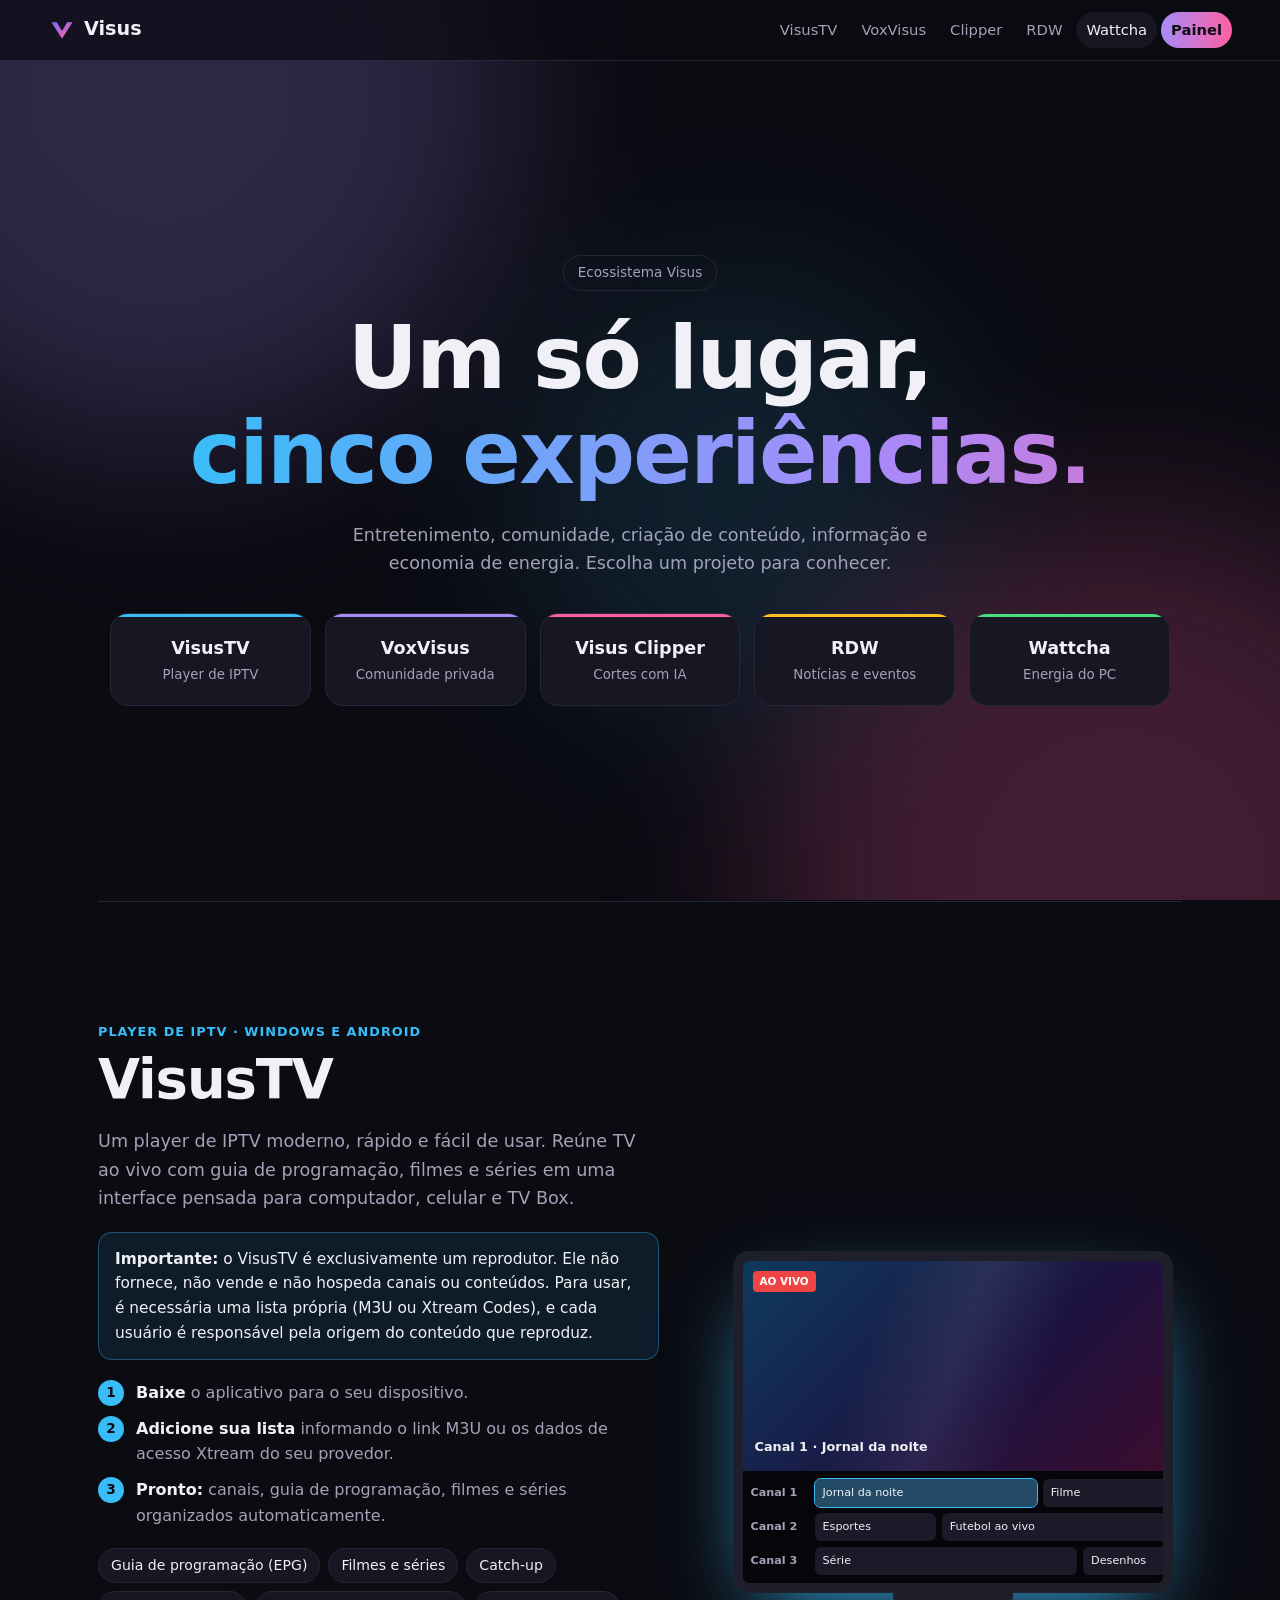
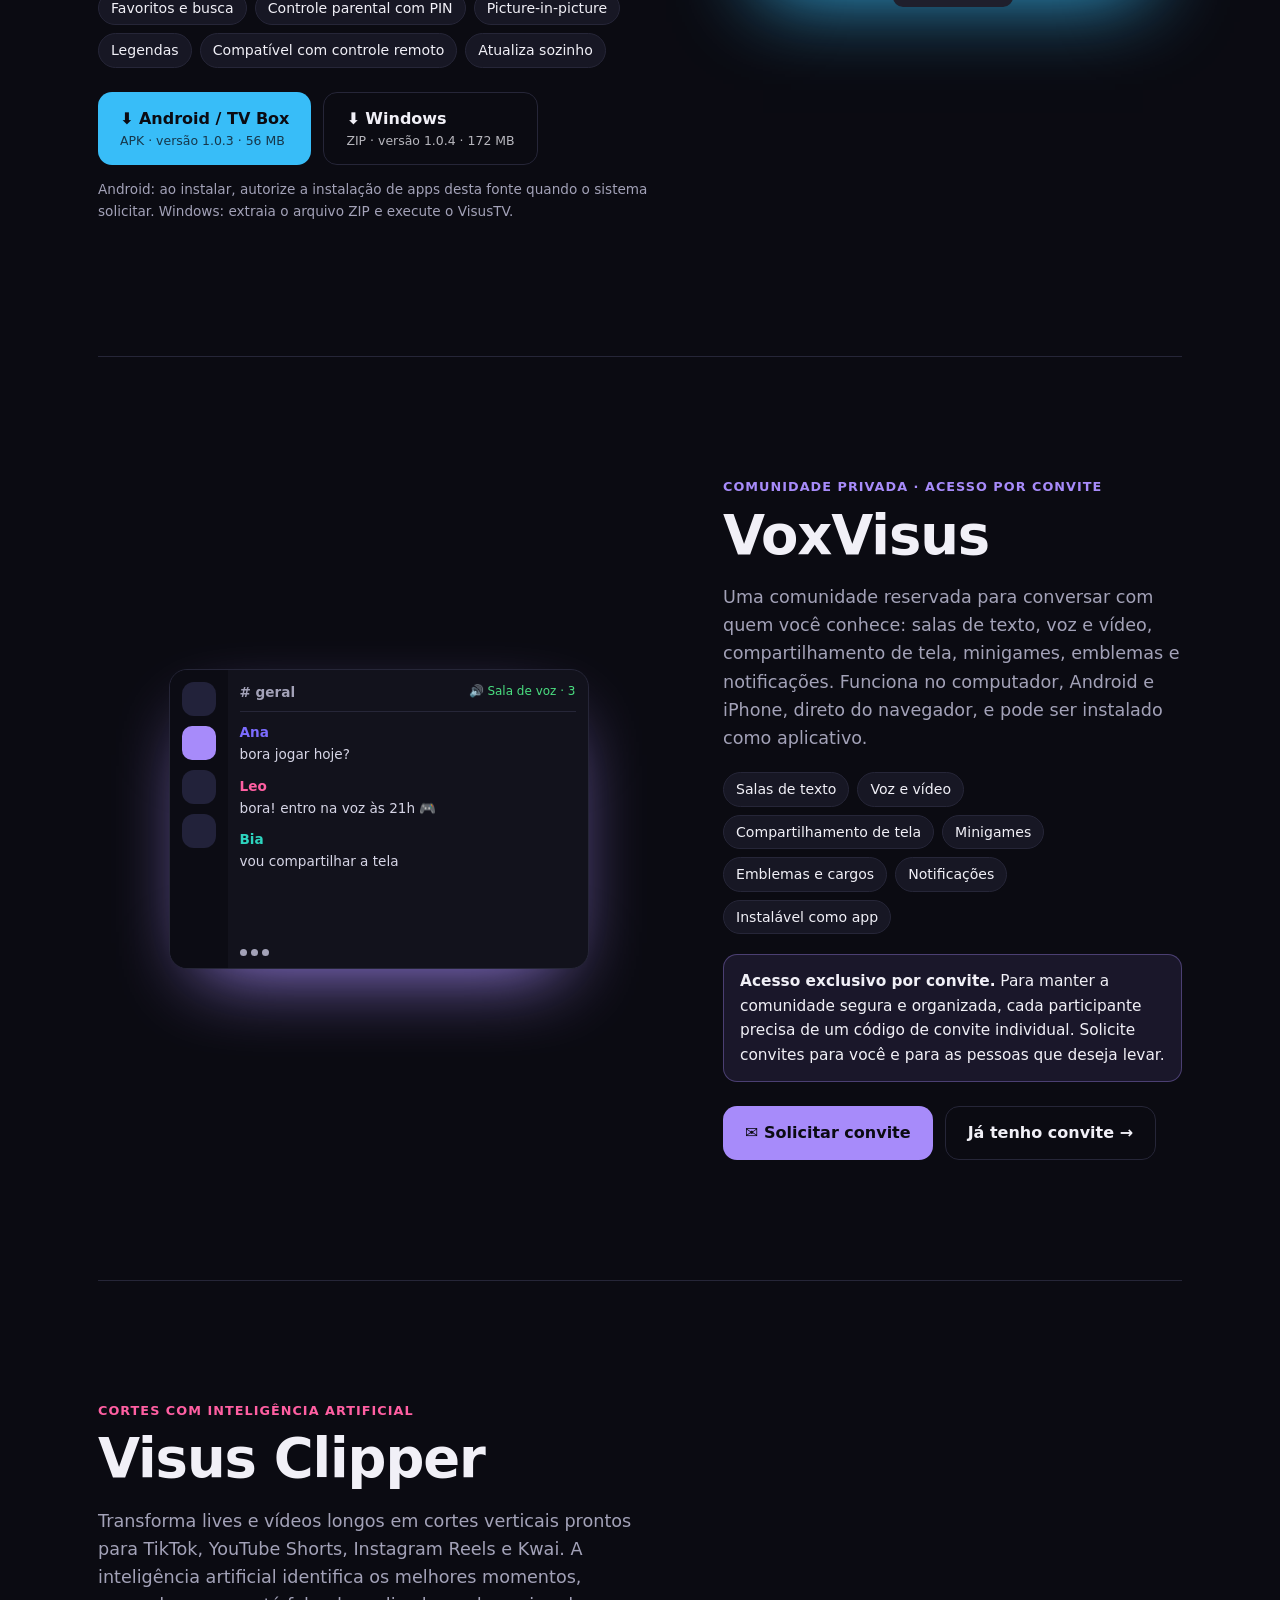
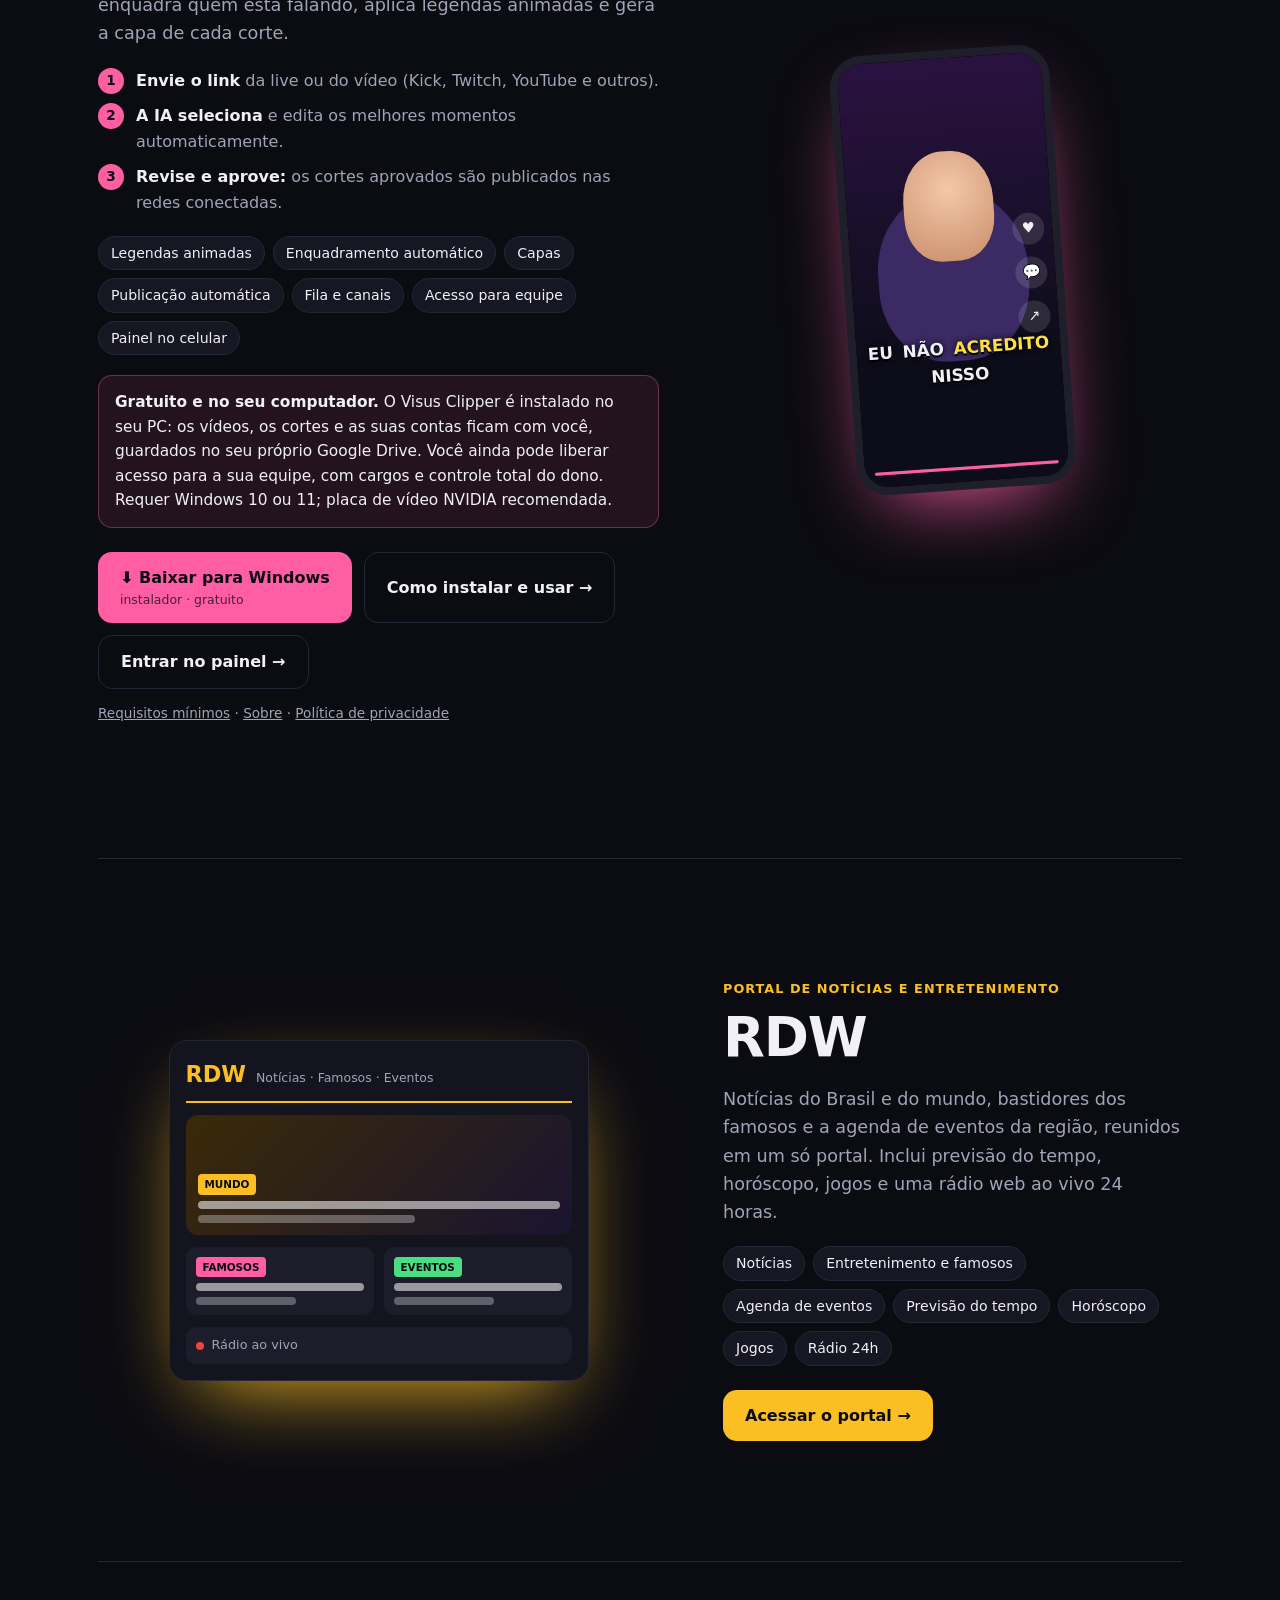
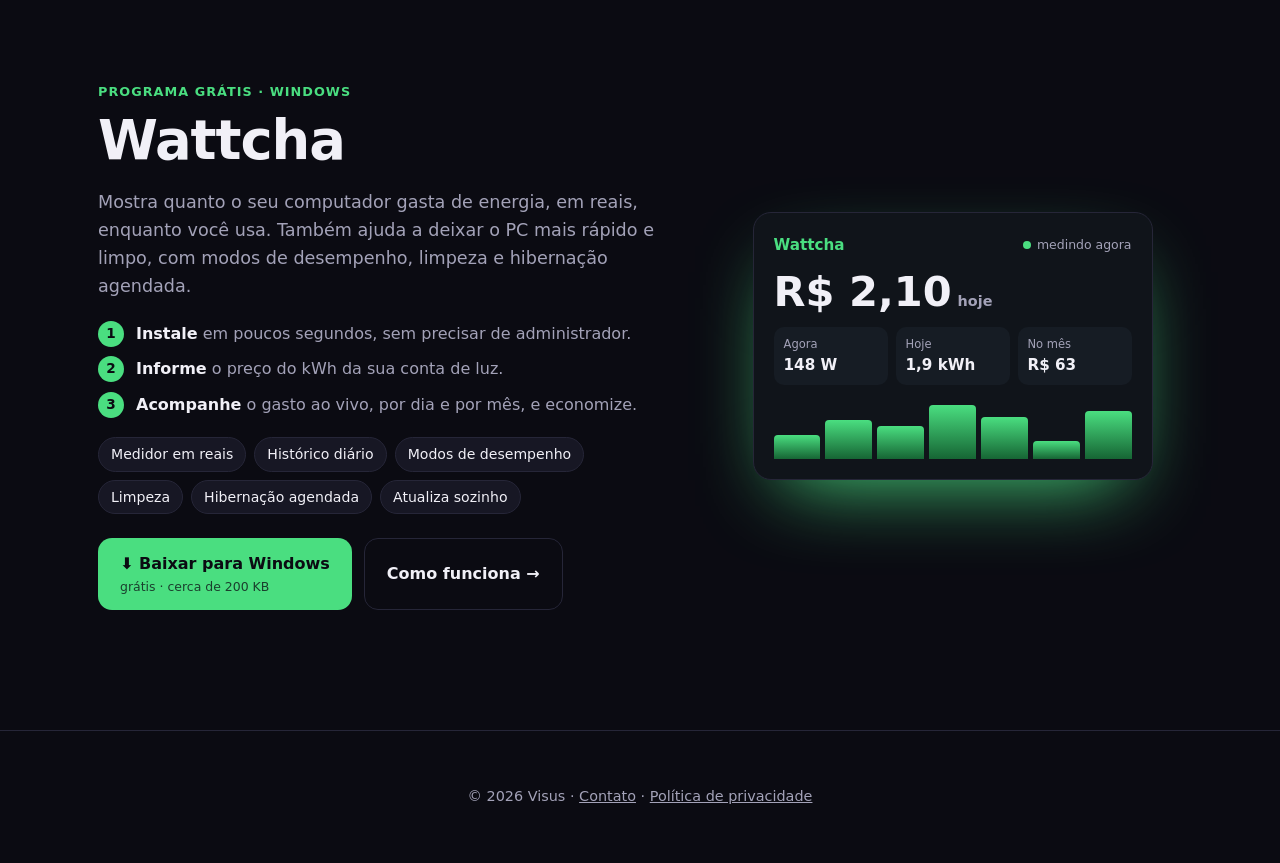
==== index.html @ 473918ca "Botao Painel no topo do site (tambem no celular) Co-Authored-By: Claude Opus 5.5 <noreply@anthropic." ====
<!doctype html>
<html lang="pt-BR">
<head>
<meta charset="utf-8">
<meta name="viewport" content="width=device-width, initial-scale=1">
<title>Visus · Projetos</title>
<meta name="description" content="Conheça os projetos Visus: VisusTV, VoxVisus, Visus Clipper, RDW e Wattcha.">
<meta property="og:title" content="Visus · Projetos">
<meta property="og:description" content="Player de IPTV, comunidade privada, cortes com inteligência artificial, portal de notícias e medidor de energia do PC.">
<meta name="theme-color" content="#0b0b12">
<link rel="icon" href="favicon.svg" type="image/svg+xml">
<link rel="stylesheet" href="inicio.css">
</head>
<body>
<div class="fundo" aria-hidden="true"><span></span><span></span><span></span></div>

<header class="topo">
  <a class="marca" href="#"><svg viewBox="0 0 32 32" width="28" height="28" aria-hidden="true"><defs><linearGradient id="g" x1="0" y1="0" x2="1" y2="1"><stop offset="0" stop-color="#7c6cff"/><stop offset="1" stop-color="#ff5fa2"/></linearGradient></defs><path d="M4 7l12 19L28 7h-6l-6 10-6-10z" fill="url(#g)"/></svg>Visus</a>
  <nav>
    <a href="#visustv">VisusTV</a><a href="#voxvisus">VoxVisus</a><a href="#clipper">Clipper</a><a href="#rdw">RDW</a><a href="#wattcha">Wattcha</a><a class="nav-painel" href="https://painel.visusclipper.online/">Painel</a>
  </nav>
</header>

<main>
<section class="hero">
  <p class="selo">Ecossistema Visus</p>
  <h1>Um só lugar,<br><em>cinco experiências.</em></h1>
  <p class="lead">Entretenimento, comunidade, criação de conteúdo, informação e economia de energia. Escolha um projeto para conhecer.</p>
  <div class="escolha">
    <a class="chip c-tv" href="#visustv"><b>VisusTV</b><small>Player de IPTV</small></a>
    <a class="chip c-vox" href="#voxvisus"><b>VoxVisus</b><small>Comunidade privada</small></a>
    <a class="chip c-clip" href="#clipper"><b>Visus Clipper</b><small>Cortes com IA</small></a>
    <a class="chip c-rdw" href="#rdw"><b>RDW</b><small>Notícias e eventos</small></a>
    <a class="chip c-watt" href="#wattcha"><b>Wattcha</b><small>Energia do PC</small></a>
  </div>
</section>

<!-- VisusTV -->
<section id="visustv" class="projeto p-tv">
  <div class="texto revela">
    <p class="tag">Player de IPTV · Windows e Android</p>
    <h2>VisusTV</h2>
    <p class="lead">Um player de IPTV moderno, rápido e fácil de usar. Reúne TV ao vivo com guia de programação,
      filmes e séries em uma interface pensada para computador, celular e TV Box.</p>
    <div class="aviso"><strong>Importante:</strong> o VisusTV é exclusivamente um reprodutor. Ele não fornece,
      não vende e não hospeda canais ou conteúdos. Para usar, é necessária uma lista própria (M3U ou Xtream Codes),
      e cada usuário é responsável pela origem do conteúdo que reproduz.</div>
    <ol class="passos">
      <li><b>Baixe</b> o aplicativo para o seu dispositivo.</li>
      <li><b>Adicione sua lista</b> informando o link M3U ou os dados de acesso Xtream do seu provedor.</li>
      <li><b>Pronto:</b> canais, guia de programação, filmes e séries organizados automaticamente.</li>
    </ol>
    <ul class="recursos">
      <li>Guia de programação (EPG)</li><li>Filmes e séries</li><li>Catch-up</li><li>Favoritos e busca</li>
      <li>Controle parental com PIN</li><li>Picture-in-picture</li><li>Legendas</li><li>Compatível com controle remoto</li><li>Atualiza sozinho</li>
    </ul>
    <div class="acoes">
      <a class="btn" href="download/VisusTV.apk" download>⬇ Android / TV Box <small>APK · versão 1.0.3 · 56 MB</small></a>
      <a class="btn sec" href="https://github.com/gahbruxxo-beep/seraph-clipper-site/releases/download/visustv-pc-1.0.4/VisusTV-PC-1.0.4.zip">⬇ Windows <small>ZIP · versão 1.0.4 · 172 MB</small></a>
    </div>
    <p class="nota">Android: ao instalar, autorize a instalação de apps desta fonte quando o sistema solicitar.
      Windows: extraia o arquivo ZIP e execute o VisusTV.</p>
  </div>
  <div class="previa revela" aria-hidden="true">
    <div class="tv">
      <div class="tv-tela">
        <div class="tv-video"><span class="ao-vivo">AO VIVO</span><span class="tv-titulo">Canal 1 · Jornal da noite</span><i class="barra"></i></div>
        <div class="epg">
          <div><b>Canal 1</b><span class="prog agora" style="--w:55%">Jornal da noite</span><span class="prog" style="--w:45%">Filme</span></div>
          <div><b>Canal 2</b><span class="prog" style="--w:30%">Esportes</span><span class="prog" style="--w:70%">Futebol ao vivo</span></div>
          <div><b>Canal 3</b><span class="prog" style="--w:65%">Série</span><span class="prog" style="--w:35%">Desenhos</span></div>
        </div>
      </div>
      <div class="tv-pe"></div>
    </div>
  </div>
</section>

<!-- VoxVisus -->
<section id="voxvisus" class="projeto p-vox inverte">
  <div class="texto revela">
    <p class="tag">Comunidade privada · acesso por convite</p>
    <h2>VoxVisus</h2>
    <p class="lead">Uma comunidade reservada para conversar com quem você conhece: salas de texto, voz e vídeo,
      compartilhamento de tela, minigames, emblemas e notificações. Funciona no computador, Android e iPhone,
      direto do navegador, e pode ser instalado como aplicativo.</p>
    <ul class="recursos">
      <li>Salas de texto</li><li>Voz e vídeo</li><li>Compartilhamento de tela</li><li>Minigames</li>
      <li>Emblemas e cargos</li><li>Notificações</li><li>Instalável como app</li>
    </ul>
    <div class="aviso"><strong>Acesso exclusivo por convite.</strong> Para manter a comunidade segura e
      organizada, cada participante precisa de um código de convite individual. Solicite convites para você
      e para as pessoas que deseja levar.</div>
    <div class="acoes">
      <a class="btn" href="mailto:gahbruxxo@visusclipper.online?subject=Solicita%C3%A7%C3%A3o%20de%20convite%20-%20VoxVisus&body=Ol%C3%A1!%20Gostaria%20de%20solicitar%20acesso%20ao%20VoxVisus.%0A%0ANome%3A%20%0AComo%20conheceu%20o%20projeto%3A%20%0AQuantidade%20de%20convites%20(incluindo%20voc%C3%AA)%3A%20">✉ Solicitar convite</a>
      <a class="btn sec" href="https://voxvisus.duckdns.org:8443/" target="_blank" rel="noopener">Já tenho convite →</a>
    </div>
  </div>
  <div class="previa revela" aria-hidden="true">
    <div class="chat">
      <div class="chat-lado"><i></i><i class="on"></i><i></i><i></i></div>
      <div class="chat-corpo">
        <div class="chat-topo"># geral <span>🔊 Sala de voz · 3</span></div>
        <div class="msg"><b style="--c:#7c6cff">Ana</b><p>bora jogar hoje?</p></div>
        <div class="msg"><b style="--c:#ff5fa2">Leo</b><p>bora! entro na voz às 21h 🎮</p></div>
        <div class="msg"><b style="--c:#2dd4bf">Bia</b><p>vou compartilhar a tela</p></div>
        <div class="digitando"><span></span><span></span><span></span></div>
      </div>
    </div>
  </div>
</section>

<!-- Clipper -->
<section id="clipper" class="projeto p-clip">
  <div class="texto revela">
    <p class="tag">Cortes com inteligência artificial</p>
    <h2>Visus Clipper</h2>
    <p class="lead">Transforma lives e vídeos longos em cortes verticais prontos para TikTok, YouTube Shorts,
      Instagram Reels e Kwai. A inteligência artificial identifica os melhores momentos, enquadra quem está
      falando, aplica legendas animadas e gera a capa de cada corte.</p>
    <ol class="passos">
      <li><b>Envie o link</b> da live ou do vídeo (Kick, Twitch, YouTube e outros).</li>
      <li><b>A IA seleciona</b> e edita os melhores momentos automaticamente.</li>
      <li><b>Revise e aprove:</b> os cortes aprovados são publicados nas redes conectadas.</li>
    </ol>
    <ul class="recursos">
      <li>Legendas animadas</li><li>Enquadramento automático</li><li>Capas</li><li>Publicação automática</li>
      <li>Fila e canais</li><li>Acesso para equipe</li><li>Painel no celular</li>
    </ul>
    <div class="aviso"><strong>Gratuito e no seu computador.</strong> O Visus Clipper é instalado no seu PC:
      os vídeos, os cortes e as suas contas ficam com você, guardados no seu próprio Google Drive.
      Você ainda pode liberar acesso para a sua equipe, com cargos e controle total do dono.
      Requer Windows 10 ou 11; placa de vídeo NVIDIA recomendada.</div>
    <div class="acoes">
      <a class="btn" href="download/VisusClipper.zip">⬇ Baixar para Windows <small>instalador · gratuito</small></a>
      <a class="btn sec" href="clipper-guia.html">Como instalar e usar →</a>
      <a class="btn sec" href="https://painel.visusclipper.online/">Entrar no painel →</a>
    </div>
    <p class="nota"><a href="clipper-guia.html#requisitos">Requisitos mínimos</a> · <a href="clipper.html">Sobre</a> · <a href="privacidade.html">Política de privacidade</a></p>
  </div>
  <div class="previa revela" aria-hidden="true">
    <div class="fone">
      <div class="fone-tela">
        <div class="clip-rosto"></div>
        <p class="legenda"><span>EU</span> <span>NÃO</span> <span class="hl">ACREDITO</span> <span>NISSO</span></p>
        <div class="clip-lado"><i>♥</i><i>💬</i><i>↗</i></div>
        <div class="clip-prog"><i></i></div>
      </div>
    </div>
  </div>
</section>

<!-- RDW -->
<section id="rdw" class="projeto p-rdw inverte">
  <div class="texto revela">
    <p class="tag">Portal de notícias e entretenimento</p>
    <h2>RDW</h2>
    <p class="lead">Notícias do Brasil e do mundo, bastidores dos famosos e a agenda de eventos da região,
      reunidos em um só portal. Inclui previsão do tempo, horóscopo, jogos e uma rádio web ao vivo 24 horas.</p>
    <ul class="recursos">
      <li>Notícias</li><li>Entretenimento e famosos</li><li>Agenda de eventos</li><li>Previsão do tempo</li><li>Horóscopo</li><li>Jogos</li><li>Rádio 24h</li>
    </ul>
    <div class="acoes">
      <a class="btn" href="https://radiowebzs.com.br/" target="_blank" rel="noopener">Acessar o portal →</a>
    </div>
  </div>
  <div class="previa revela" aria-hidden="true">
    <div class="jornal">
      <div class="j-topo"><b>RDW</b><span>Notícias · Famosos · Eventos</span></div>
      <div class="j-destaque"><span class="j-cat">Mundo</span><i></i><i class="curta"></i></div>
      <div class="j-grade">
        <div><span class="j-cat rosa">Famosos</span><i></i><i class="curta"></i></div>
        <div><span class="j-cat verde">Eventos</span><i></i><i class="curta"></i></div>
      </div>
      <div class="j-radio"><span class="pulso"></span> Rádio ao vivo <span class="eq"><i></i><i></i><i></i><i></i></span></div>
    </div>
  </div>
</section>

<!-- Wattcha -->
<section id="wattcha" class="projeto p-watt">
  <div class="texto revela">
    <p class="tag">Programa grátis · Windows</p>
    <h2>Wattcha</h2>
    <p class="lead">Mostra quanto o seu computador gasta de energia, em reais, enquanto você usa. Também ajuda a
      deixar o PC mais rápido e limpo, com modos de desempenho, limpeza e hibernação agendada.</p>
    <ol class="passos">
      <li><b>Instale</b> em poucos segundos, sem precisar de administrador.</li>
      <li><b>Informe</b> o preço do kWh da sua conta de luz.</li>
      <li><b>Acompanhe</b> o gasto ao vivo, por dia e por mês, e economize.</li>
    </ol>
    <ul class="recursos">
      <li>Medidor em reais</li><li>Histórico diário</li><li>Modos de desempenho</li><li>Limpeza</li><li>Hibernação agendada</li><li>Atualiza sozinho</li>
    </ul>
    <div class="acoes">
      <a class="btn" href="wattcha/Wattcha-Instalador.exe">⬇ Baixar para Windows <small>grátis · cerca de 200 KB</small></a>
      <a class="btn sec" href="wattcha.html">Como funciona →</a>
    </div>
  </div>
  <div class="previa revela" aria-hidden="true">
    <div class="medidor">
      <div class="m-topo"><b>Wattcha</b><span class="m-vivo"><i></i>medindo agora</span></div>
      <div class="m-valor">R$ 2,10<small>hoje</small></div>
      <div class="m-linhas"><div>Agora<b>148 W</b></div><div>Hoje<b>1,9 kWh</b></div><div>No mês<b>R$ 63</b></div></div>
      <div class="m-graf"><i style="height:40%"></i><i style="height:65%"></i><i style="height:55%"></i><i style="height:90%"></i><i style="height:70%"></i><i style="height:30%"></i><i style="height:80%"></i></div>
    </div>
  </div>
</section>
</main>

<footer class="rodape">
  <p>© 2026 Visus · <a href="mailto:gahbruxxo@visusclipper.online">Contato</a> · <a href="privacidade.html">Política de privacidade</a></p>
</footer>
<script src="inicio.js"></script>
</body>
</html>
---- inicio.css ----
:root{
  --bg:#0b0b12;--bg2:#13131d;--card:#171724;--linha:#262638;--fg:#f1f0f7;--muted:#a3a2b8;
  --tv:#38bdf8;--vox:#a78bfa;--clip:#ff5fa2;--rdw:#fbbf24;--watt:#4ade80;
}
*{box-sizing:border-box}
html{scroll-behavior:smooth}
body{margin:0;background:var(--bg);color:var(--fg);font:16px/1.6 system-ui,-apple-system,"Segoe UI",Roboto,sans-serif;overflow-x:hidden}
a{color:inherit}
h1,h2{line-height:1.1;letter-spacing:-.02em;margin:0}

/* fundo animado */
.fundo{position:fixed;inset:0;z-index:-1;overflow:hidden}
.fundo span{position:absolute;width:55vmax;height:55vmax;border-radius:50%;filter:blur(90px);opacity:.22;animation:flutua 22s ease-in-out infinite alternate}
.fundo span:nth-child(1){background:var(--vox);top:-20vmax;left:-15vmax}
.fundo span:nth-child(2){background:var(--clip);bottom:-25vmax;right:-15vmax;animation-delay:-7s}
.fundo span:nth-child(3){background:var(--tv);top:30%;left:40%;width:35vmax;height:35vmax;opacity:.12;animation-delay:-14s}
@keyframes flutua{to{transform:translate(8vmax,6vmax) scale(1.15)}}

/* topo */
.topo{position:sticky;top:0;z-index:10;display:flex;align-items:center;justify-content:space-between;gap:12px;
  padding:12px clamp(16px,4vw,48px);background:rgba(11,11,18,.7);backdrop-filter:blur(14px);border-bottom:1px solid var(--linha)}
.marca{display:flex;align-items:center;gap:8px;font-weight:800;font-size:1.2rem;text-decoration:none}
.topo nav{display:flex;gap:4px;overflow-x:auto}
.topo nav a{padding:6px 10px;border-radius:999px;text-decoration:none;color:var(--muted);font-size:.92rem;white-space:nowrap}
.topo nav a:hover,.topo nav a.ativo{color:var(--fg);background:var(--card)}

main{max-width:1180px;margin:0 auto;padding:0 clamp(16px,4vw,48px)}

/* hero */
.hero{min-height:calc(100vh - 60px);display:flex;flex-direction:column;justify-content:center;padding:48px 0;text-align:center;align-items:center}
.selo{display:inline-block;padding:6px 14px;border:1px solid var(--linha);border-radius:999px;color:var(--muted);font-size:.85rem;margin:0 0 20px}
.hero h1{font-size:clamp(2.6rem,8vw,5.4rem);font-weight:900}
.hero h1 em{font-style:normal;background:linear-gradient(90deg,var(--tv),var(--vox),var(--clip),var(--rdw),var(--tv));background-size:300% 100%;
  -webkit-background-clip:text;background-clip:text;color:transparent;animation:brilho 8s linear infinite}
@keyframes brilho{to{background-position:300% 0}}
.lead{color:var(--muted);font-size:1.1rem;max-width:620px}
.hero .lead{margin:20px auto 36px}
.escolha{display:grid;grid-template-columns:repeat(5,1fr);gap:14px;width:100%;max-width:1060px}
.chip{display:flex;flex-direction:column;gap:2px;padding:20px 16px;border-radius:18px;background:var(--card);border:1px solid var(--linha);
  text-decoration:none;transition:transform .25s,border-color .25s,box-shadow .25s;position:relative;overflow:hidden}
.chip::before{content:"";position:absolute;inset:0 0 auto;height:3px;background:var(--cor)}
.chip b{font-size:1.1rem}.chip small{color:var(--muted)}
.chip:hover{transform:translateY(-4px);border-color:var(--cor);box-shadow:0 12px 40px -12px var(--cor)}
.c-tv{--cor:var(--tv)}.c-vox{--cor:var(--vox)}.c-clip{--cor:var(--clip)}.c-rdw{--cor:var(--rdw)}.c-watt{--cor:var(--watt)}

/* projetos */
.projeto{display:grid;grid-template-columns:1.1fr .9fr;gap:clamp(24px,5vw,72px);align-items:center;padding:clamp(56px,10vw,120px) 0;border-top:1px solid var(--linha)}
.projeto.inverte .texto{order:2}
.p-tv{--cor:var(--tv)}.p-vox{--cor:var(--vox)}.p-clip{--cor:var(--clip)}.p-rdw{--cor:var(--rdw)}.p-watt{--cor:var(--watt)}
.tag{color:var(--cor);font-weight:700;text-transform:uppercase;letter-spacing:.08em;font-size:.8rem;margin:0 0 8px}
.projeto h2{font-size:clamp(2.2rem,5vw,3.4rem);font-weight:900;margin-bottom:14px}
.aviso{margin:20px 0;padding:14px 16px;border-radius:14px;background:color-mix(in srgb,var(--cor) 10%,transparent);border:1px solid color-mix(in srgb,var(--cor) 35%,transparent);font-size:.96rem}
.passos{list-style:none;padding:0;margin:20px 0;counter-reset:p;display:grid;gap:10px}
.passos li{counter-increment:p;position:relative;padding-left:38px;color:var(--muted)}
.passos li b{color:var(--fg)}
.passos li::before{content:counter(p);position:absolute;left:0;top:0;width:26px;height:26px;border-radius:50%;display:grid;place-items:center;font-weight:800;font-size:.85rem;background:var(--cor);color:#0b0b12}
.recursos{list-style:none;padding:0;margin:20px 0;display:flex;flex-wrap:wrap;gap:8px}
.recursos li{padding:5px 12px;border-radius:999px;background:var(--card);border:1px solid var(--linha);font-size:.88rem}
.acoes{display:flex;flex-wrap:wrap;gap:12px;margin-top:24px}
.btn{display:inline-flex;flex-direction:column;justify-content:center;padding:13px 22px;border-radius:14px;font-weight:700;text-decoration:none;
  background:var(--cor);color:#0b0b12;transition:transform .2s,box-shadow .2s}
.btn small{font-weight:500;opacity:.75;font-size:.78rem}
.btn:hover{transform:translateY(-2px);box-shadow:0 10px 30px -10px var(--cor)}
.btn.sec{background:transparent;color:var(--fg);border:1px solid var(--linha)}
.btn.sec:hover{border-color:var(--cor)}
.nota{color:var(--muted);font-size:.85rem;margin-top:14px}

/* revelar ao rolar */
.revela{opacity:0;transform:translateY(30px);transition:opacity .8s,transform .8s}
.revela.visivel{opacity:1;transform:none}
.previa.revela{transition-delay:.15s}
.previa{display:flex;justify-content:center}

/* prévia TV */
.tv{width:100%;max-width:440px}
.tv-tela{border:10px solid #1f1f2c;border-radius:16px;background:#05050a;overflow:hidden;box-shadow:0 30px 80px -30px var(--tv)}
.tv-video{position:relative;aspect-ratio:16/8;background:linear-gradient(135deg,#0e3a5c,#1c1240 60%,#3b0d2e);overflow:hidden}
.tv-video::after{content:"";position:absolute;inset:0;background:linear-gradient(110deg,transparent 30%,rgba(255,255,255,.08) 50%,transparent 70%);animation:varre 4s linear infinite}
@keyframes varre{from{transform:translateX(-100%)}to{transform:translateX(100%)}}
.ao-vivo{position:absolute;top:10px;left:10px;background:#ef4444;color:#fff;font-size:.65rem;font-weight:800;padding:2px 7px;border-radius:4px;animation:pisca 1.6s infinite}
@keyframes pisca{50%{opacity:.4}}
.tv-titulo{position:absolute;bottom:14px;left:12px;font-size:.8rem;font-weight:700}
.barra{position:absolute;left:0;bottom:0;height:3px;background:var(--tv);animation:enche 9s linear infinite}
@keyframes enche{from{width:0}to{width:100%}}
.epg{padding:8px;display:grid;gap:6px;font-size:.7rem}
.epg div{display:flex;gap:6px;align-items:center}
.epg b{width:58px;flex:none;color:var(--muted);font-weight:600}
.prog{flex:0 0 var(--w);padding:5px 8px;border-radius:6px;background:#1a1a28;white-space:nowrap;overflow:hidden;text-overflow:ellipsis}
.prog.agora{background:color-mix(in srgb,var(--tv) 30%,#1a1a28);outline:1px solid var(--tv)}
.tv-pe{width:120px;height:14px;margin:0 auto;background:#1f1f2c;border-radius:0 0 10px 10px}

/* prévia chat */
.chat{display:flex;width:100%;max-width:420px;height:300px;border-radius:18px;overflow:hidden;background:#12121c;border:1px solid var(--linha);box-shadow:0 30px 80px -30px var(--vox)}
.chat-lado{width:58px;background:#0c0c14;display:flex;flex-direction:column;gap:10px;padding:12px 0;align-items:center}
.chat-lado i{width:34px;height:34px;border-radius:12px;background:#22223a}
.chat-lado i.on{background:var(--vox);border-radius:10px}
.chat-corpo{flex:1;padding:12px;display:flex;flex-direction:column;gap:10px;font-size:.85rem}
.chat-topo{display:flex;justify-content:space-between;color:var(--muted);font-weight:700;border-bottom:1px solid var(--linha);padding-bottom:8px}
.chat-topo span{font-weight:500;color:#4ade80;font-size:.75rem}
.msg{opacity:0;animation:entra .5s forwards}
.msg:nth-of-type(2){animation-delay:.6s}.msg:nth-of-type(3){animation-delay:1.6s}.msg:nth-of-type(4){animation-delay:2.6s}
.msg b{color:var(--c)}.msg p{margin:0;color:#d6d5e6}
@keyframes entra{from{opacity:0;transform:translateY(8px)}to{opacity:1;transform:none}}
.digitando{display:flex;gap:4px;margin-top:auto}
.digitando span{width:7px;height:7px;border-radius:50%;background:var(--muted);animation:pula 1.2s infinite}
.digitando span:nth-child(2){animation-delay:.15s}.digitando span:nth-child(3){animation-delay:.3s}
@keyframes pula{30%{transform:translateY(-5px)}}

/* prévia clipe */
.fone{width:220px;aspect-ratio:9/18;border-radius:32px;border:8px solid #1f1f2c;background:#000;overflow:hidden;box-shadow:0 30px 80px -30px var(--clip);transform:rotate(-4deg)}
.fone-tela{position:relative;height:100%;background:linear-gradient(180deg,#2a1240,#0d0d1a 70%)}
.clip-rosto{position:absolute;top:22%;left:50%;width:90px;height:110px;margin-left:-45px;border-radius:45% 45% 40% 40%;background:radial-gradient(circle at 50% 35%,#f3c8a8,#c98d6a);box-shadow:0 70px 0 30px #3b2a64;animation:respira 3s ease-in-out infinite}
@keyframes respira{50%{transform:scale(1.04)}}
.legenda{position:absolute;bottom:22%;left:0;right:0;text-align:center;font-weight:900;font-size:1.05rem;margin:0;text-shadow:0 2px 0 #000,0 0 6px #000}
.legenda span{display:inline-block;margin:0 2px;animation:pop 2.4s infinite}
.legenda span:nth-child(2){animation-delay:.2s}.legenda span:nth-child(3){animation-delay:.4s}.legenda span:nth-child(4){animation-delay:.6s}
.legenda .hl{color:#fde047}
@keyframes pop{0%,100%{transform:scale(1)}10%{transform:scale(1.25)}}
.clip-lado{position:absolute;right:8px;bottom:34%;display:flex;flex-direction:column;gap:12px;font-style:normal}
.clip-lado i{font-style:normal;width:32px;height:32px;border-radius:50%;background:rgba(255,255,255,.12);display:grid;place-items:center;font-size:.9rem}
.clip-prog{position:absolute;left:10px;right:10px;bottom:12px;height:3px;background:rgba(255,255,255,.2);border-radius:3px}
.clip-prog i{display:block;height:100%;background:var(--clip);border-radius:3px;animation:enche 6s linear infinite}

/* prévia jornal */
.jornal{width:100%;max-width:420px;padding:16px;border-radius:18px;background:#14141f;border:1px solid var(--linha);display:grid;gap:12px;box-shadow:0 30px 80px -30px var(--rdw)}
.j-topo{display:flex;align-items:baseline;gap:10px;border-bottom:2px solid var(--rdw);padding-bottom:8px}
.j-topo b{font-size:1.4rem;color:var(--rdw);font-weight:900}.j-topo span{color:var(--muted);font-size:.78rem}
.j-destaque{height:120px;border-radius:12px;background:linear-gradient(135deg,#3a2a08,#1a1430);padding:12px;display:flex;flex-direction:column;justify-content:flex-end;gap:6px}
.j-destaque i,.j-grade i{display:block;height:8px;border-radius:4px;background:rgba(255,255,255,.55)}
.j-destaque i.curta,.j-grade i.curta{width:60%;background:rgba(255,255,255,.3)}
.j-grade{display:grid;grid-template-columns:1fr 1fr;gap:10px}
.j-grade>div{padding:10px;border-radius:10px;background:#1c1c2a;display:grid;gap:6px}
.j-cat{justify-self:start;align-self:start;font-size:.65rem;font-weight:800;text-transform:uppercase;padding:2px 7px;border-radius:4px;background:var(--rdw);color:#0b0b12;width:max-content}
.j-cat.rosa{background:var(--clip)}.j-cat.verde{background:#4ade80}
.j-radio{display:flex;align-items:center;gap:8px;font-size:.8rem;color:var(--muted);padding:8px 10px;border-radius:10px;background:#1c1c2a}
.pulso{width:8px;height:8px;border-radius:50%;background:#ef4444;animation:pisca 1.2s infinite}
.eq{margin-left:auto;display:flex;gap:2px;align-items:flex-end;height:14px}
.eq i{width:3px;background:var(--rdw);animation:eq .9s ease-in-out infinite alternate}
.eq i:nth-child(2){animation-delay:.2s}.eq i:nth-child(3){animation-delay:.4s}.eq i:nth-child(4){animation-delay:.1s}
@keyframes eq{from{height:3px}to{height:14px}}

.rodape{text-align:center;color:var(--muted);font-size:.9rem;padding:40px 16px;border-top:1px solid var(--linha)}

/* botão Painel sempre visível no topo, inclusive no celular */
.topo .nav-painel{display:inline-flex;color:#0b0b12;background:linear-gradient(90deg,var(--vox),var(--clip));font-weight:700}
.topo .nav-painel:hover{color:#0b0b12;filter:brightness(1.1)}

@media (max-width:860px){
  .projeto{grid-template-columns:1fr}
  .projeto.inverte .texto{order:0}
  .escolha{grid-template-columns:1fr 1fr}
  .escolha .chip:last-child{grid-column:1/-1}
  .topo nav a:not(.nav-painel){display:none}
}
@media (prefers-reduced-motion:reduce){
  *,*::before,*::after{animation:none!important;transition:none!important}
  .revela,.msg{opacity:1;transform:none}
}

/* prévia Wattcha */
.medidor{width:100%;max-width:400px;padding:20px;border-radius:18px;background:#10141a;border:1px solid var(--linha);box-shadow:0 30px 80px -30px var(--watt);display:grid;gap:14px}
.m-topo{display:flex;justify-content:space-between;align-items:center;font-size:.78rem;color:var(--muted)}
.m-topo b{color:var(--watt);font-size:.95rem}
.m-vivo{display:flex;align-items:center;gap:6px}
.m-vivo i{width:8px;height:8px;border-radius:50%;background:var(--watt);animation:pisca 1.4s infinite}
.m-valor{font-size:2.6rem;font-weight:900;line-height:1}
.m-valor small{font-size:.9rem;color:var(--muted);font-weight:600;margin-left:6px}
.m-linhas{display:grid;grid-template-columns:repeat(3,1fr);gap:8px}
.m-linhas div{background:#161c24;border-radius:10px;padding:8px 10px;font-size:.72rem;color:var(--muted)}
.m-linhas b{display:block;color:var(--fg);font-size:.95rem}
.m-graf{display:flex;align-items:flex-end;gap:5px;height:60px}
.m-graf i{flex:1;background:linear-gradient(to top,#166534,var(--watt));border-radius:4px 4px 0 0;animation:sobe 2.4s ease-in-out infinite alternate}
.m-graf i:nth-child(2n){animation-delay:.3s}.m-graf i:nth-child(3n){animation-delay:.6s}
@keyframes sobe{from{transform:scaleY(.6);transform-origin:bottom}to{transform:scaleY(1);transform-origin:bottom}}
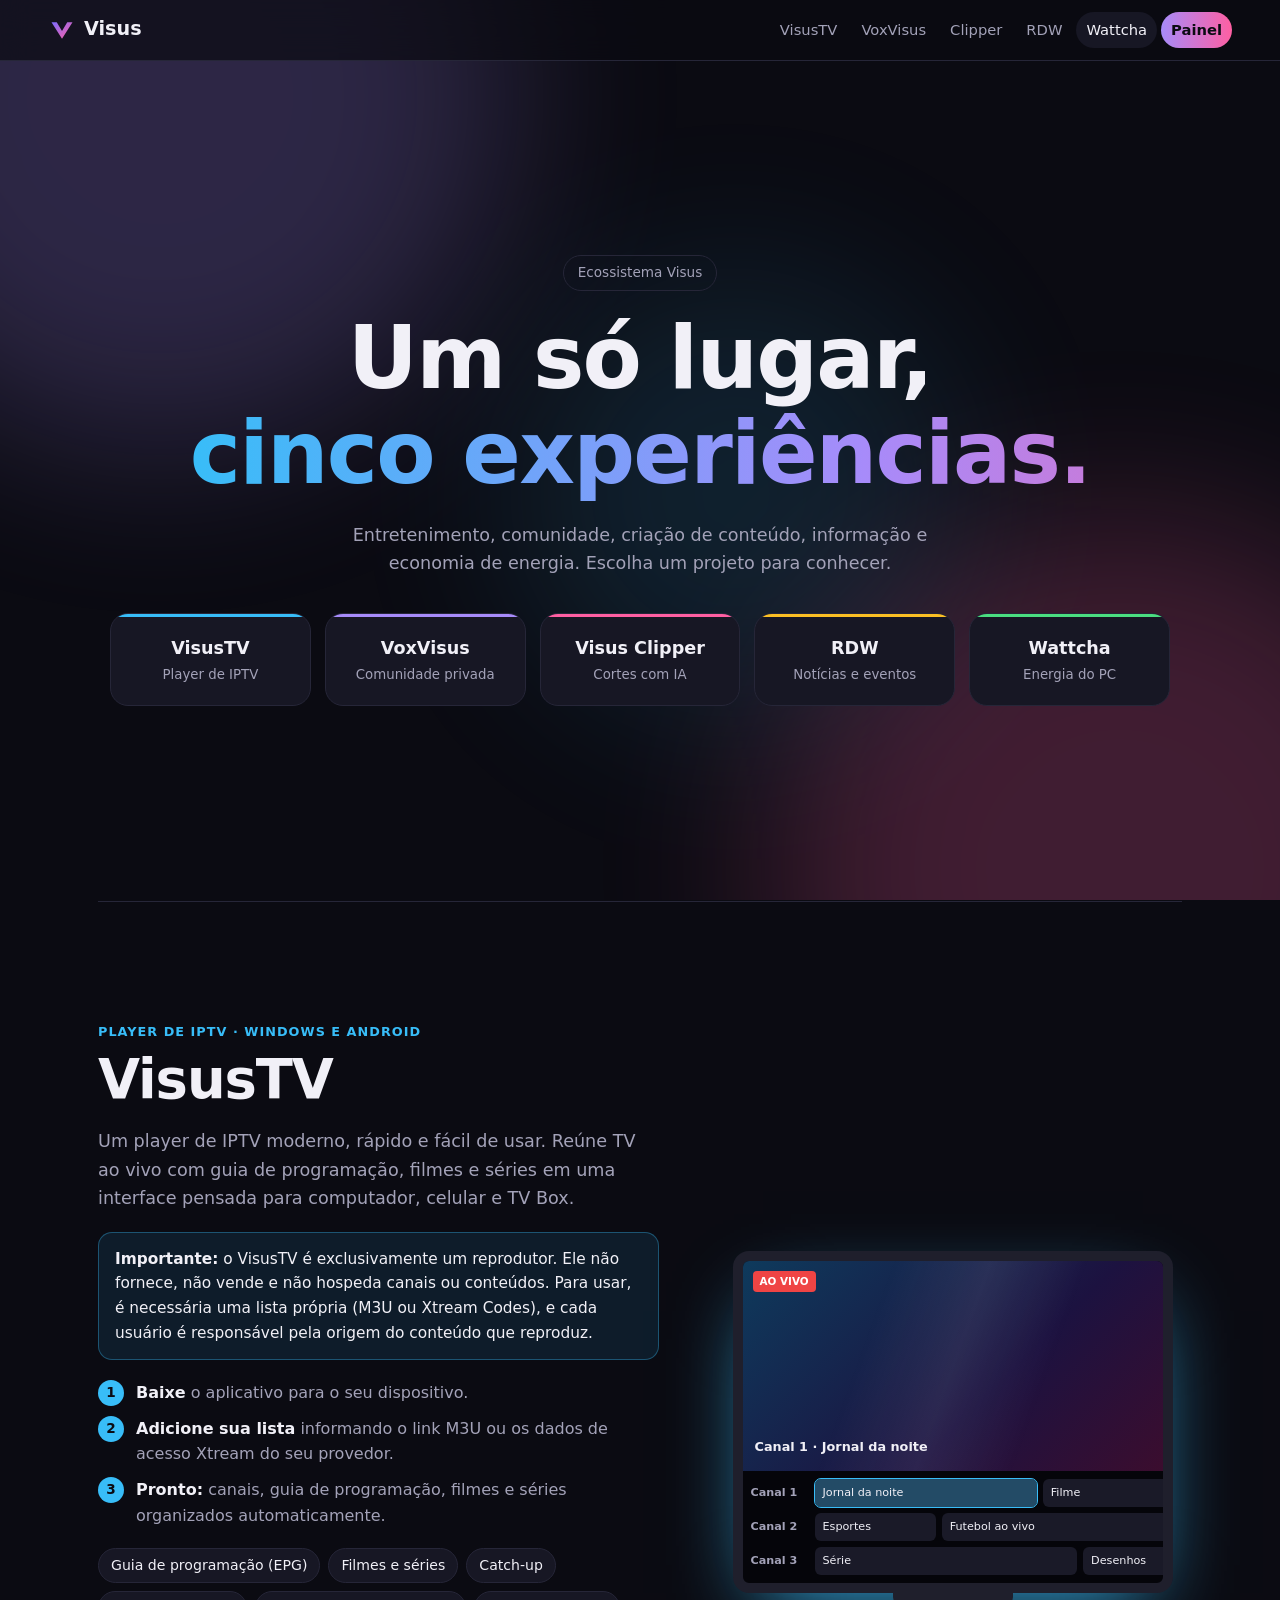
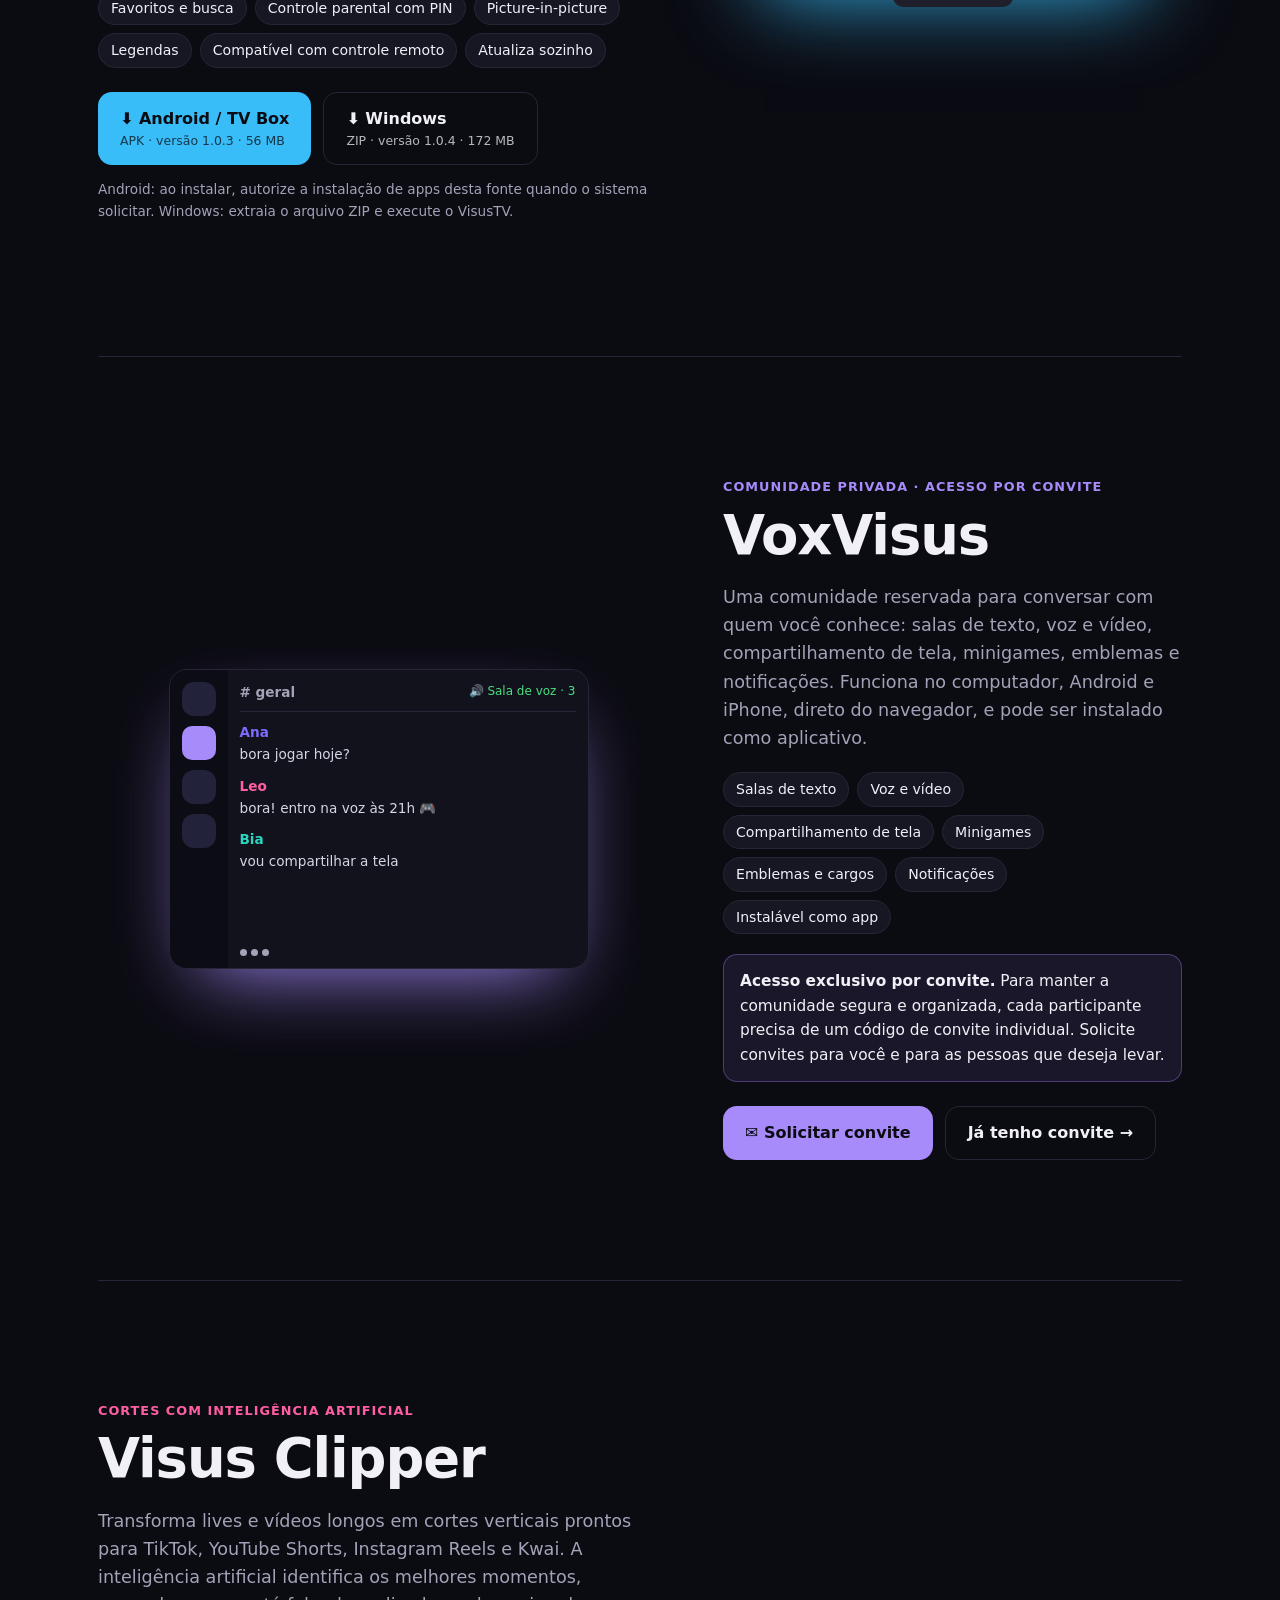
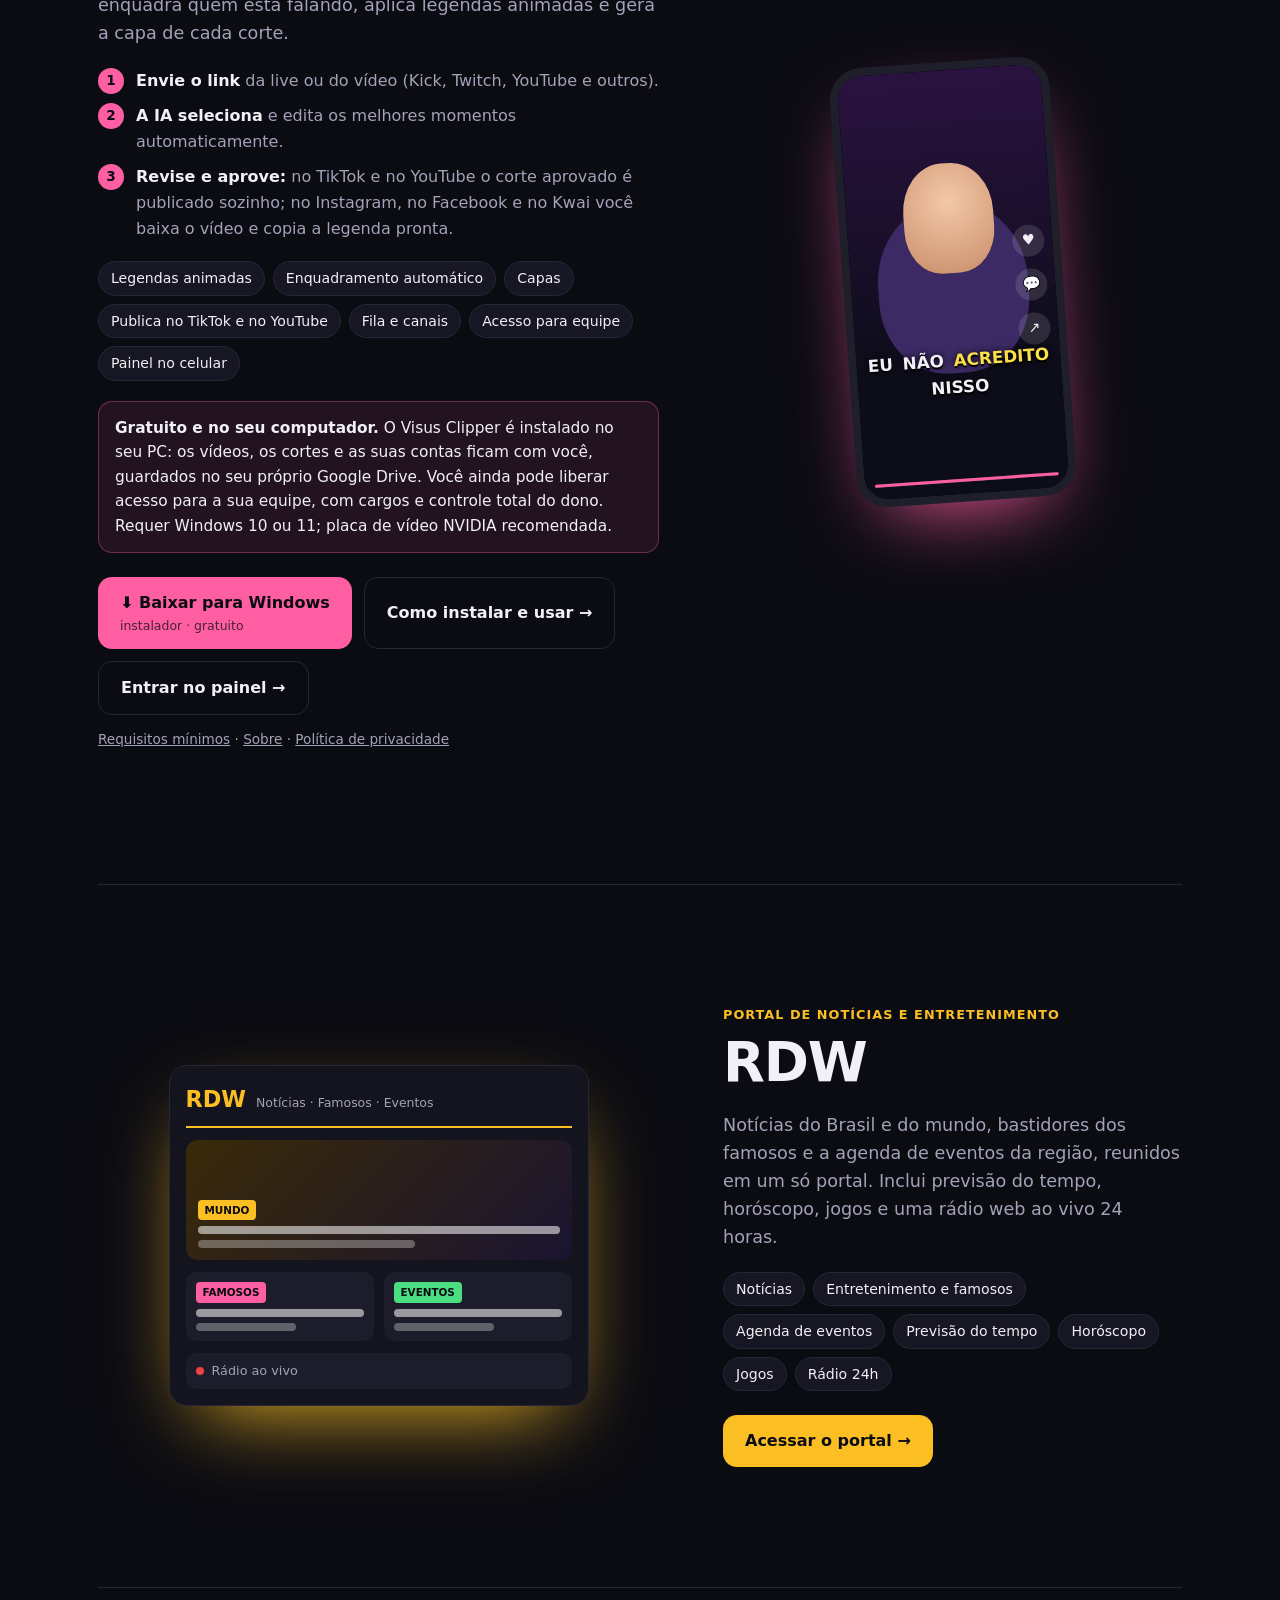
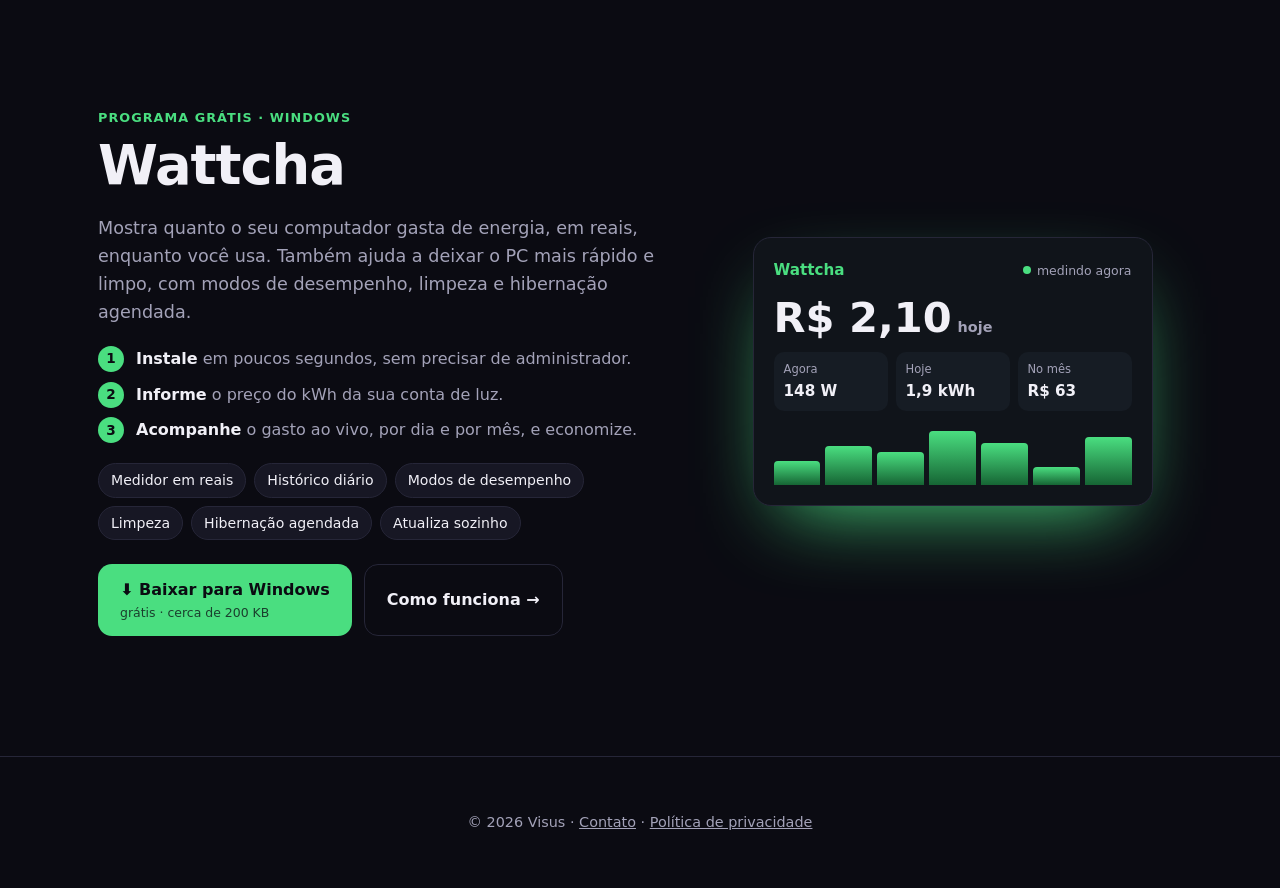
==== commit 25b87941: "Visus Clipper 2026.11.26.122454: revisao geral; textos atualizados (Instagram/Facebook manuais, back" ====
--- a/index.html
+++ b/index.html
@@ -92,7 +92,7 @@
       organizada, cada participante precisa de um código de convite individual. Solicite convites para você
       e para as pessoas que deseja levar.</div>
     <div class="acoes">
-      <a class="btn" href="mailto:gahbruxxo@visusclipper.online?subject=Solicita%C3%A7%C3%A3o%20de%20convite%20-%20VoxVisus&body=Ol%C3%A1!%20Gostaria%20de%20solicitar%20acesso%20ao%20VoxVisus.%0A%0ANome%3A%20%0AComo%20conheceu%20o%20projeto%3A%20%0AQuantidade%20de%20convites%20(incluindo%20voc%C3%AA)%3A%20">✉ Solicitar convite</a>
+      <a class="btn" href="mailto:visusclips@visusclipper.online?subject=Solicita%C3%A7%C3%A3o%20de%20convite%20-%20VoxVisus&body=Ol%C3%A1!%20Gostaria%20de%20solicitar%20acesso%20ao%20VoxVisus.%0A%0ANome%3A%20%0AComo%20conheceu%20o%20projeto%3A%20%0AQuantidade%20de%20convites%20(incluindo%20voc%C3%AA)%3A%20">✉ Solicitar convite</a>
       <a class="btn sec" href="https://voxvisus.duckdns.org:8443/" target="_blank" rel="noopener">Já tenho convite →</a>
     </div>
   </div>
@@ -121,10 +121,10 @@
     <ol class="passos">
       <li><b>Envie o link</b> da live ou do vídeo (Kick, Twitch, YouTube e outros).</li>
       <li><b>A IA seleciona</b> e edita os melhores momentos automaticamente.</li>
-      <li><b>Revise e aprove:</b> os cortes aprovados são publicados nas redes conectadas.</li>
+      <li><b>Revise e aprove:</b> no TikTok e no YouTube o corte aprovado é publicado sozinho; no Instagram, no Facebook e no Kwai você baixa o vídeo e copia a legenda pronta.</li>
     </ol>
     <ul class="recursos">
-      <li>Legendas animadas</li><li>Enquadramento automático</li><li>Capas</li><li>Publicação automática</li>
+      <li>Legendas animadas</li><li>Enquadramento automático</li><li>Capas</li><li>Publica no TikTok e no YouTube</li>
       <li>Fila e canais</li><li>Acesso para equipe</li><li>Painel no celular</li>
     </ul>
     <div class="aviso"><strong>Gratuito e no seu computador.</strong> O Visus Clipper é instalado no seu PC:
@@ -209,7 +209,7 @@
 </main>
 
 <footer class="rodape">
-  <p>© 2026 Visus · <a href="mailto:gahbruxxo@visusclipper.online">Contato</a> · <a href="privacidade.html">Política de privacidade</a></p>
+  <p>© 2026 Visus · <a href="mailto:visusclips@visusclipper.online">Contato</a> · <a href="privacidade.html">Política de privacidade</a></p>
 </footer>
 <script src="inicio.js"></script>
 </body>
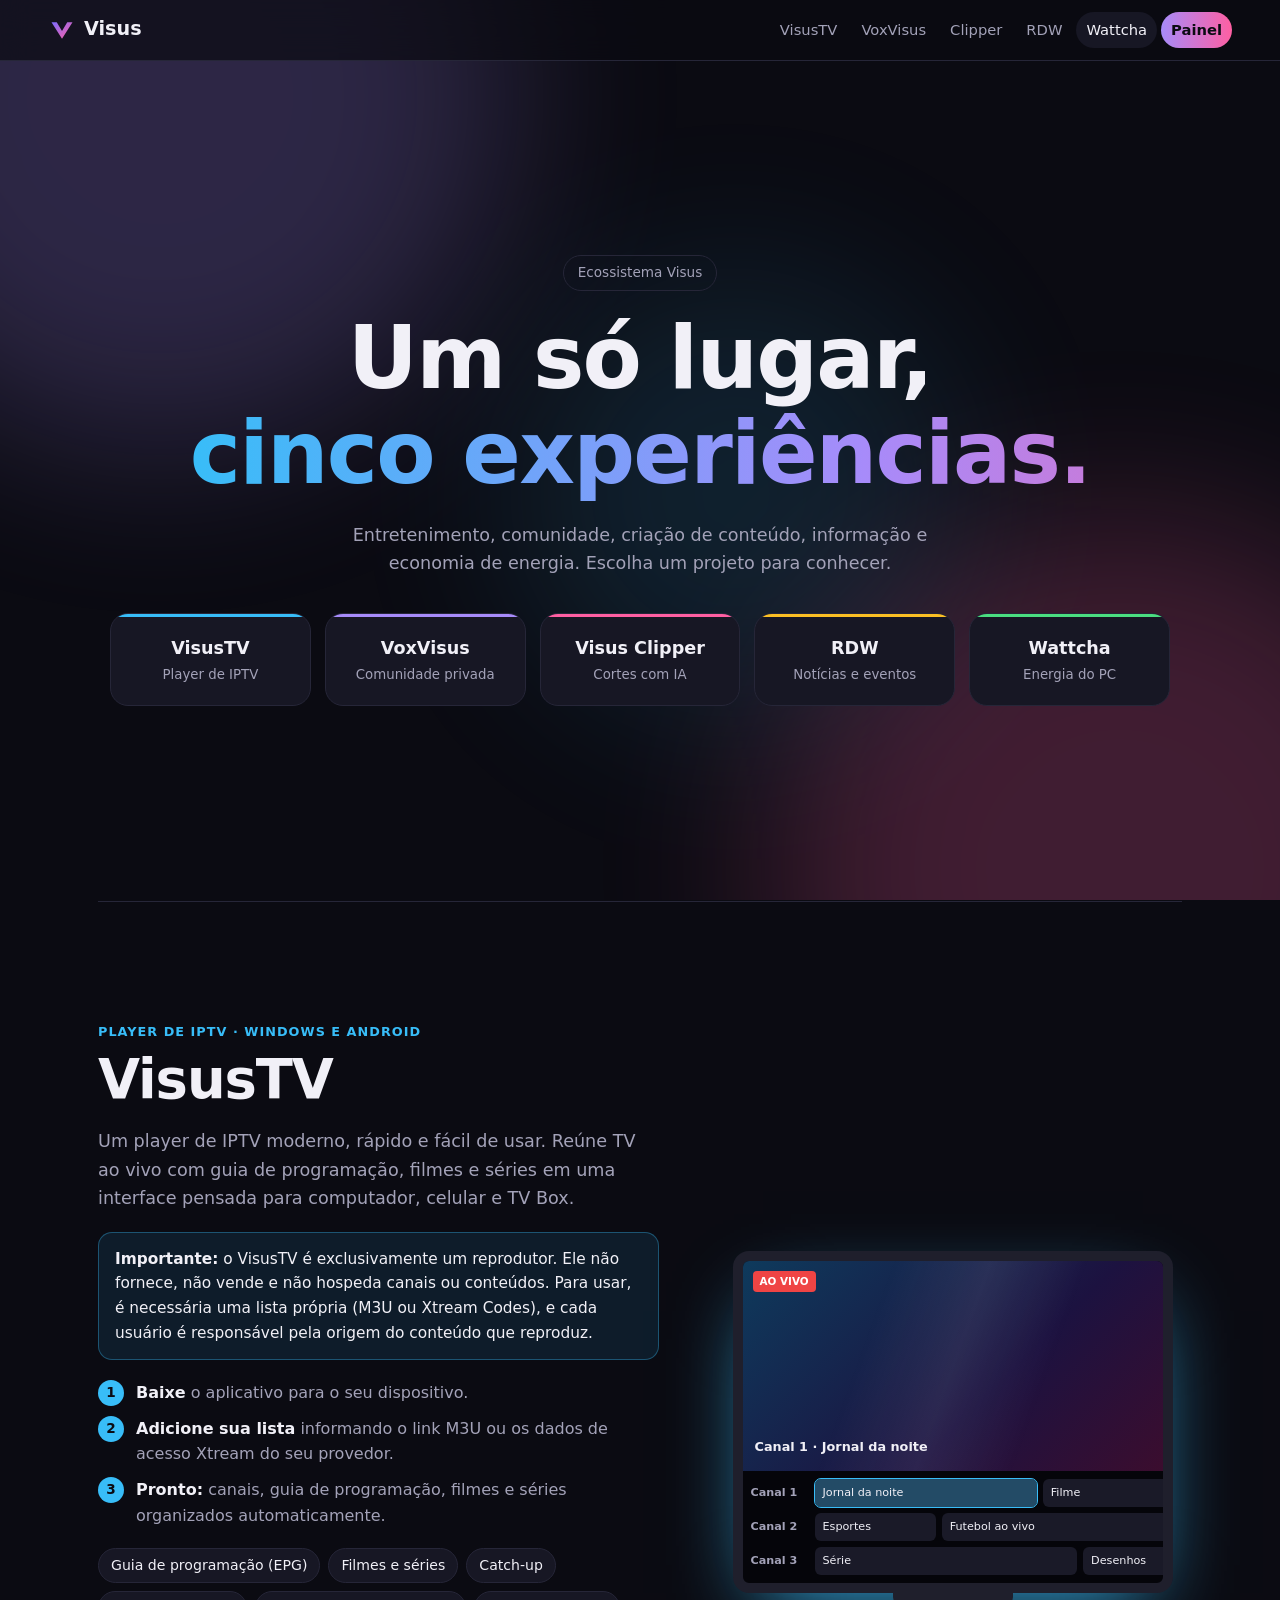
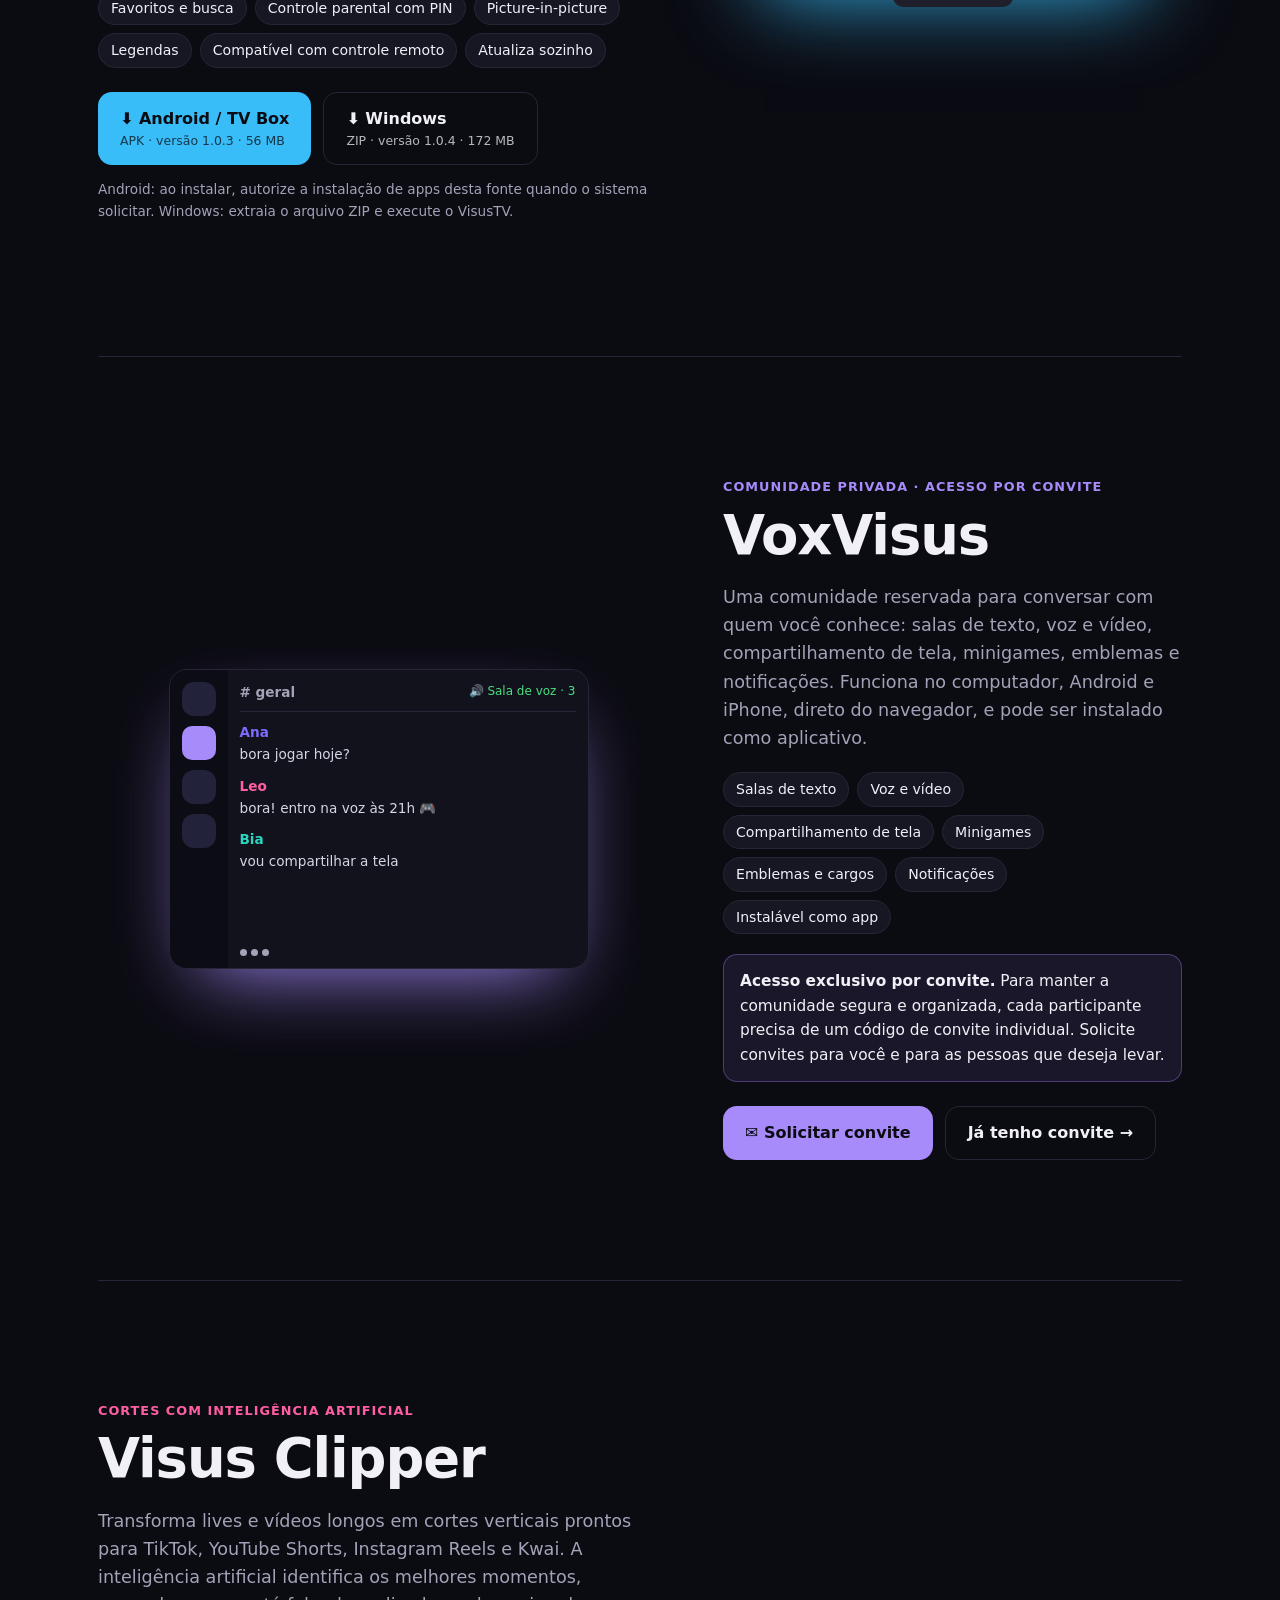
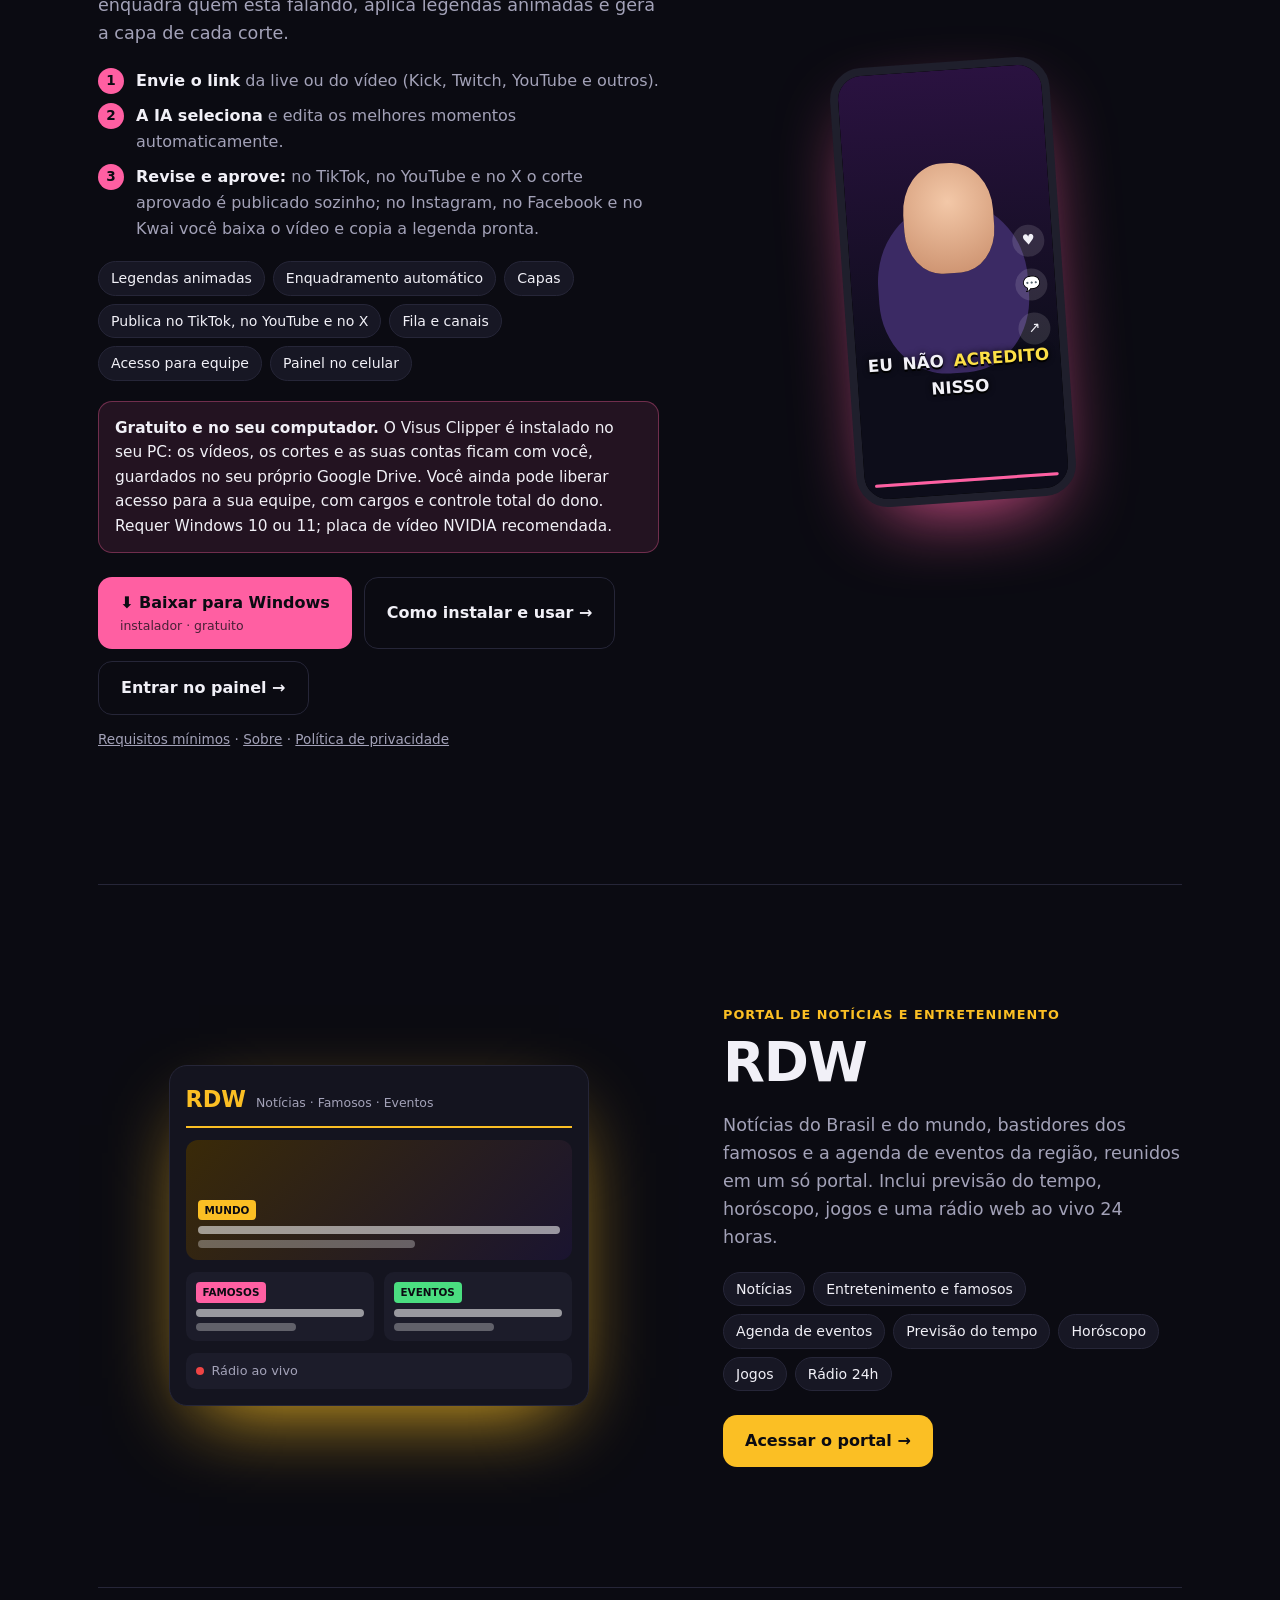
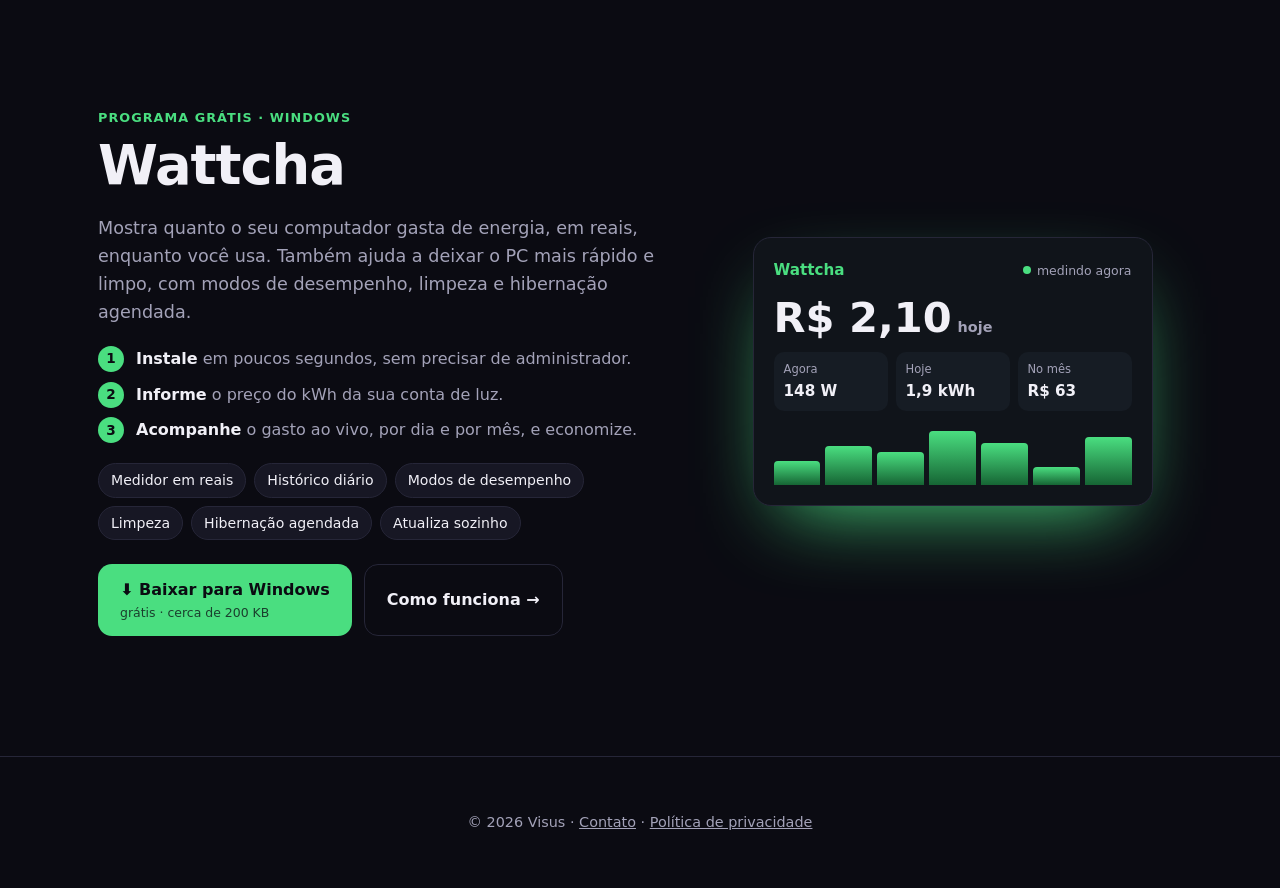
==== commit 443cdf9e: "Visus Clipper 2026.11.26.132948: nova rede X (publicacao automatica) Co-Authored-By: Claude Opus 5.5" ====
--- a/index.html
+++ b/index.html
@@ -121,10 +121,10 @@
     <ol class="passos">
       <li><b>Envie o link</b> da live ou do vídeo (Kick, Twitch, YouTube e outros).</li>
       <li><b>A IA seleciona</b> e edita os melhores momentos automaticamente.</li>
-      <li><b>Revise e aprove:</b> no TikTok e no YouTube o corte aprovado é publicado sozinho; no Instagram, no Facebook e no Kwai você baixa o vídeo e copia a legenda pronta.</li>
+      <li><b>Revise e aprove:</b> no TikTok, no YouTube e no X o corte aprovado é publicado sozinho; no Instagram, no Facebook e no Kwai você baixa o vídeo e copia a legenda pronta.</li>
     </ol>
     <ul class="recursos">
-      <li>Legendas animadas</li><li>Enquadramento automático</li><li>Capas</li><li>Publica no TikTok e no YouTube</li>
+      <li>Legendas animadas</li><li>Enquadramento automático</li><li>Capas</li><li>Publica no TikTok, no YouTube e no X</li>
       <li>Fila e canais</li><li>Acesso para equipe</li><li>Painel no celular</li>
     </ul>
     <div class="aviso"><strong>Gratuito e no seu computador.</strong> O Visus Clipper é instalado no seu PC:
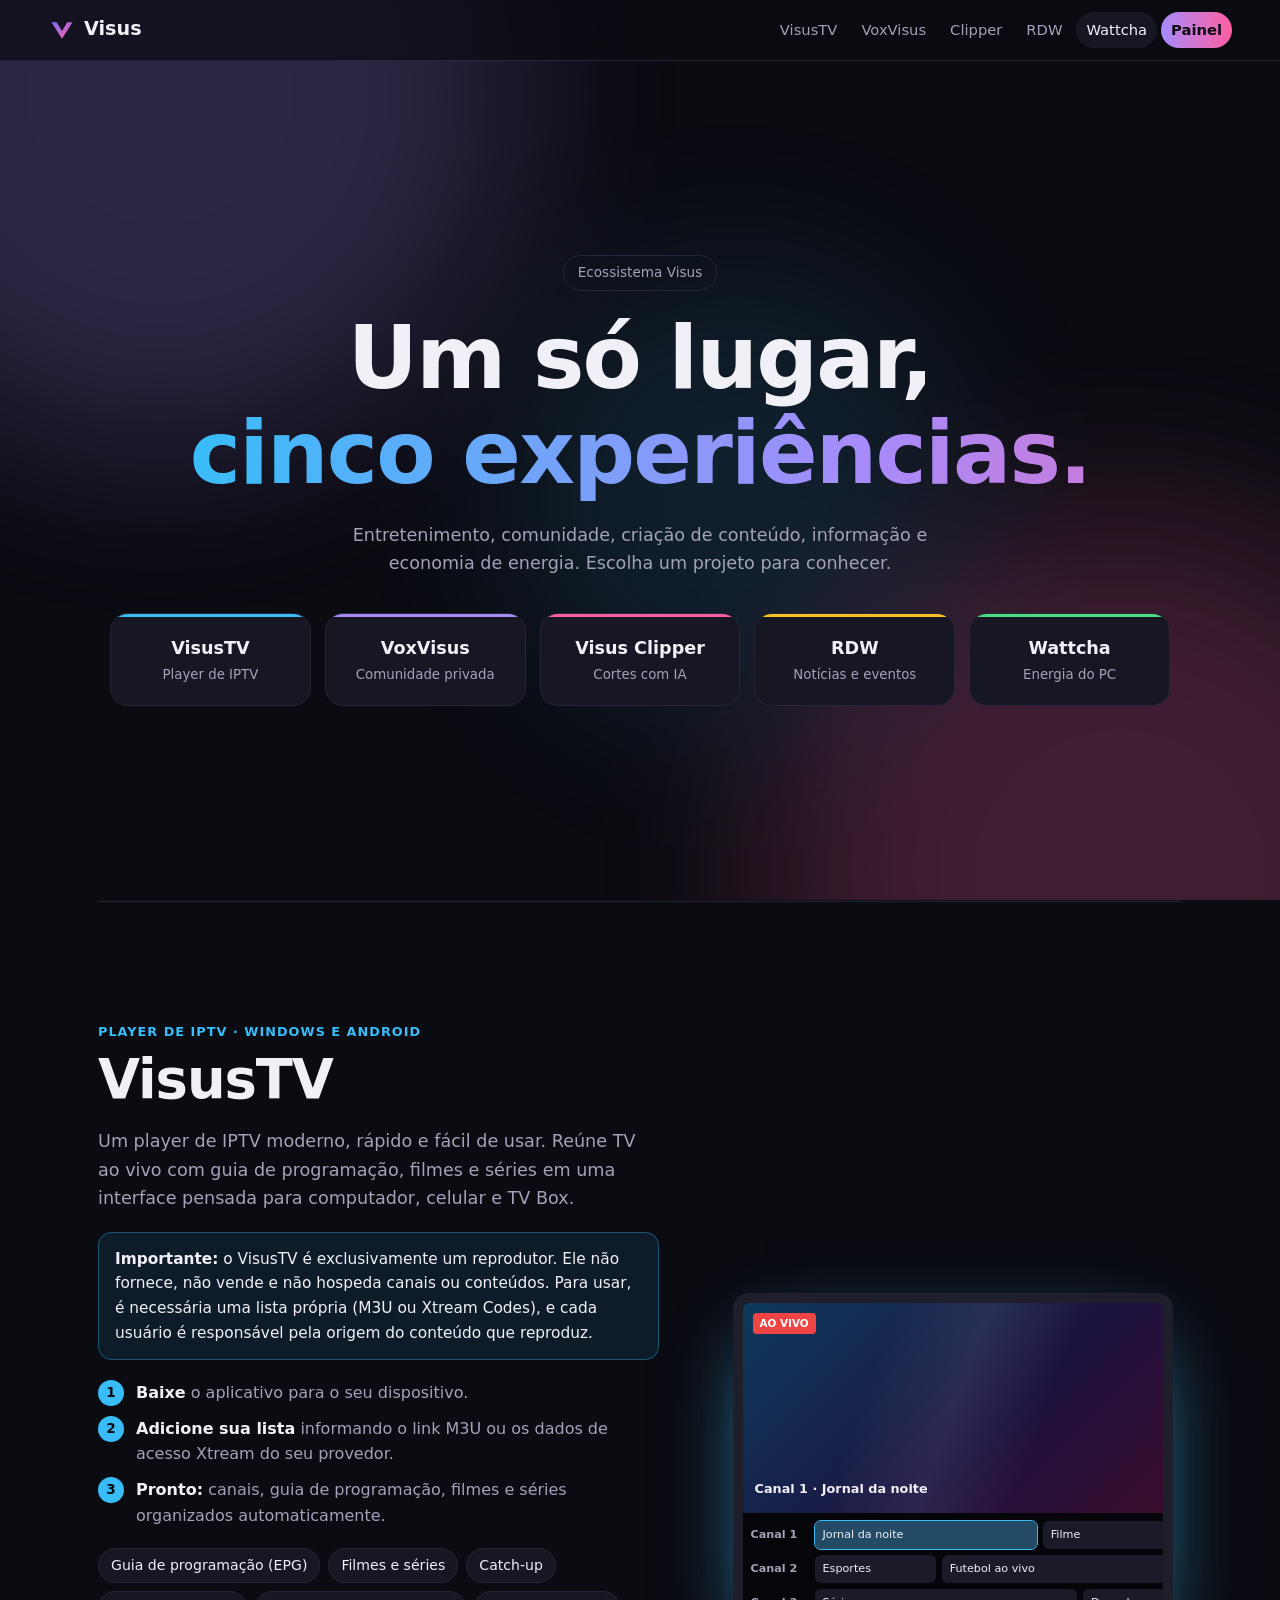
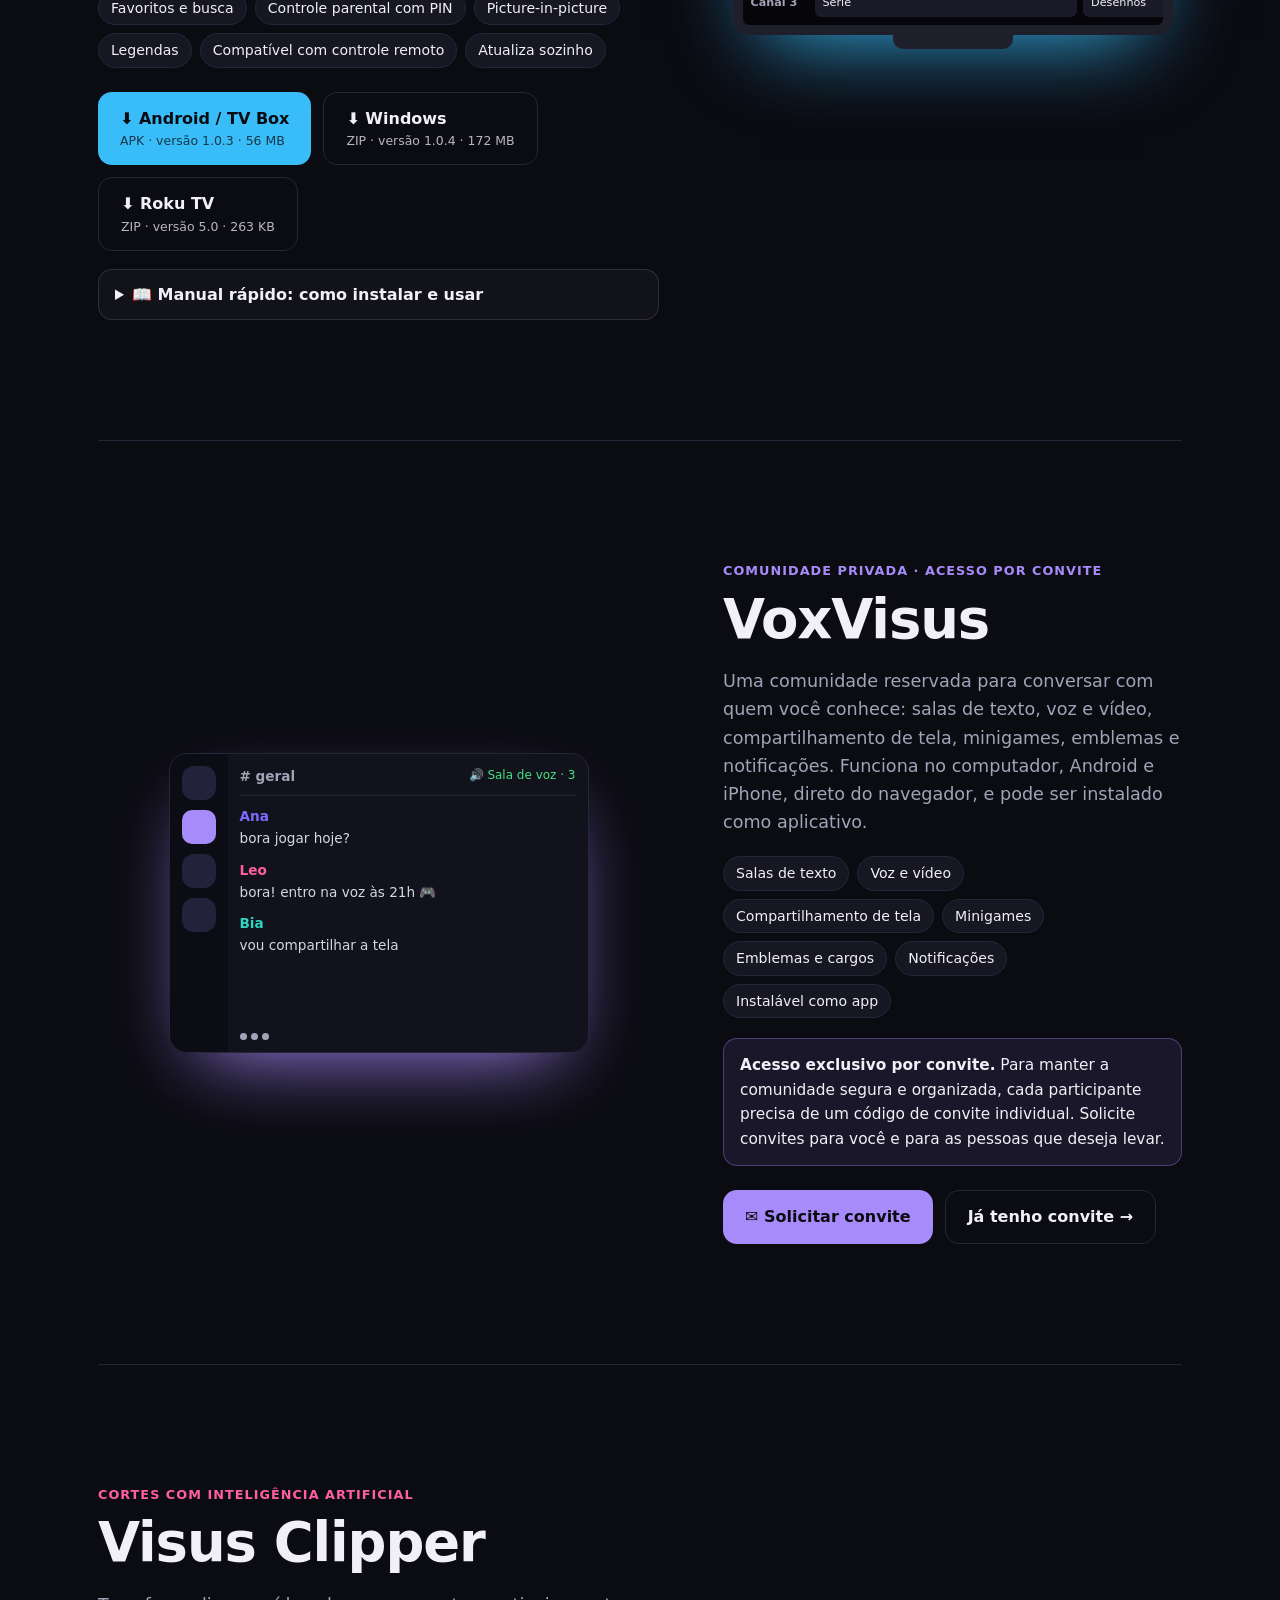
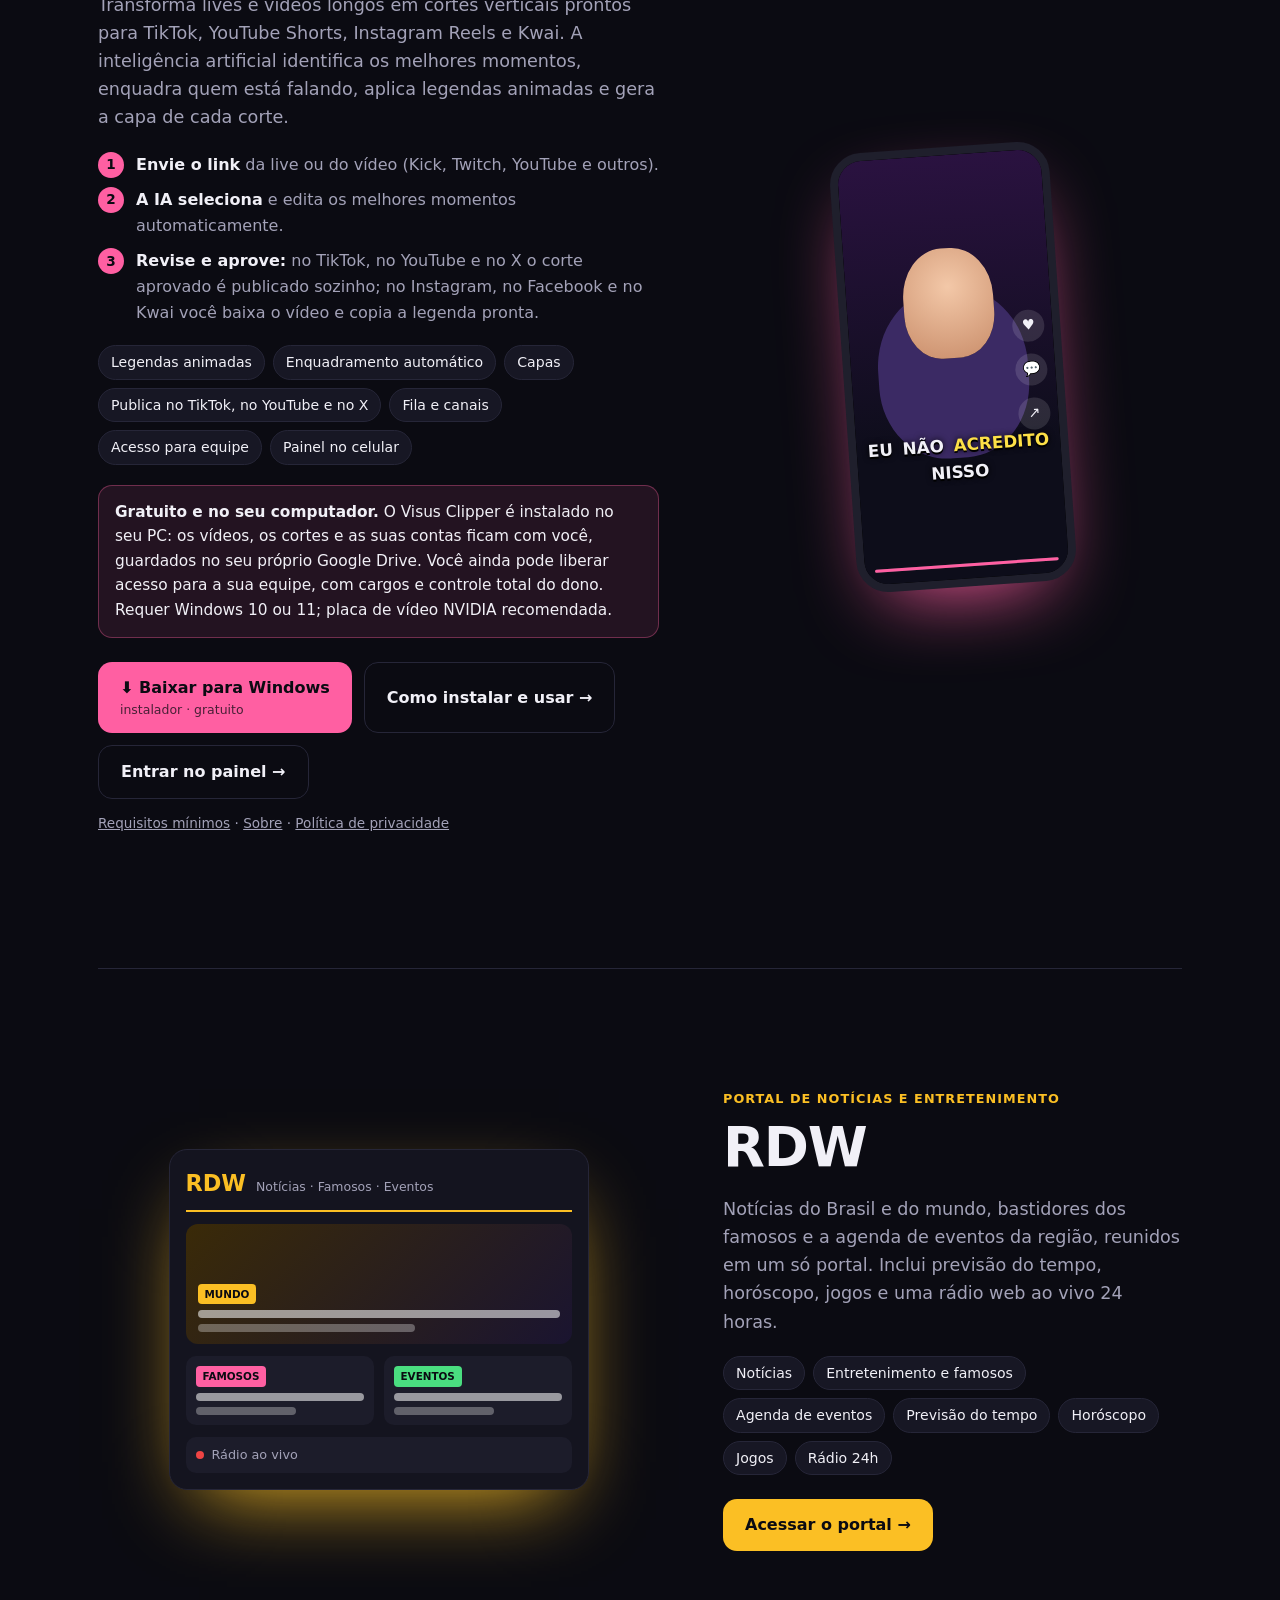
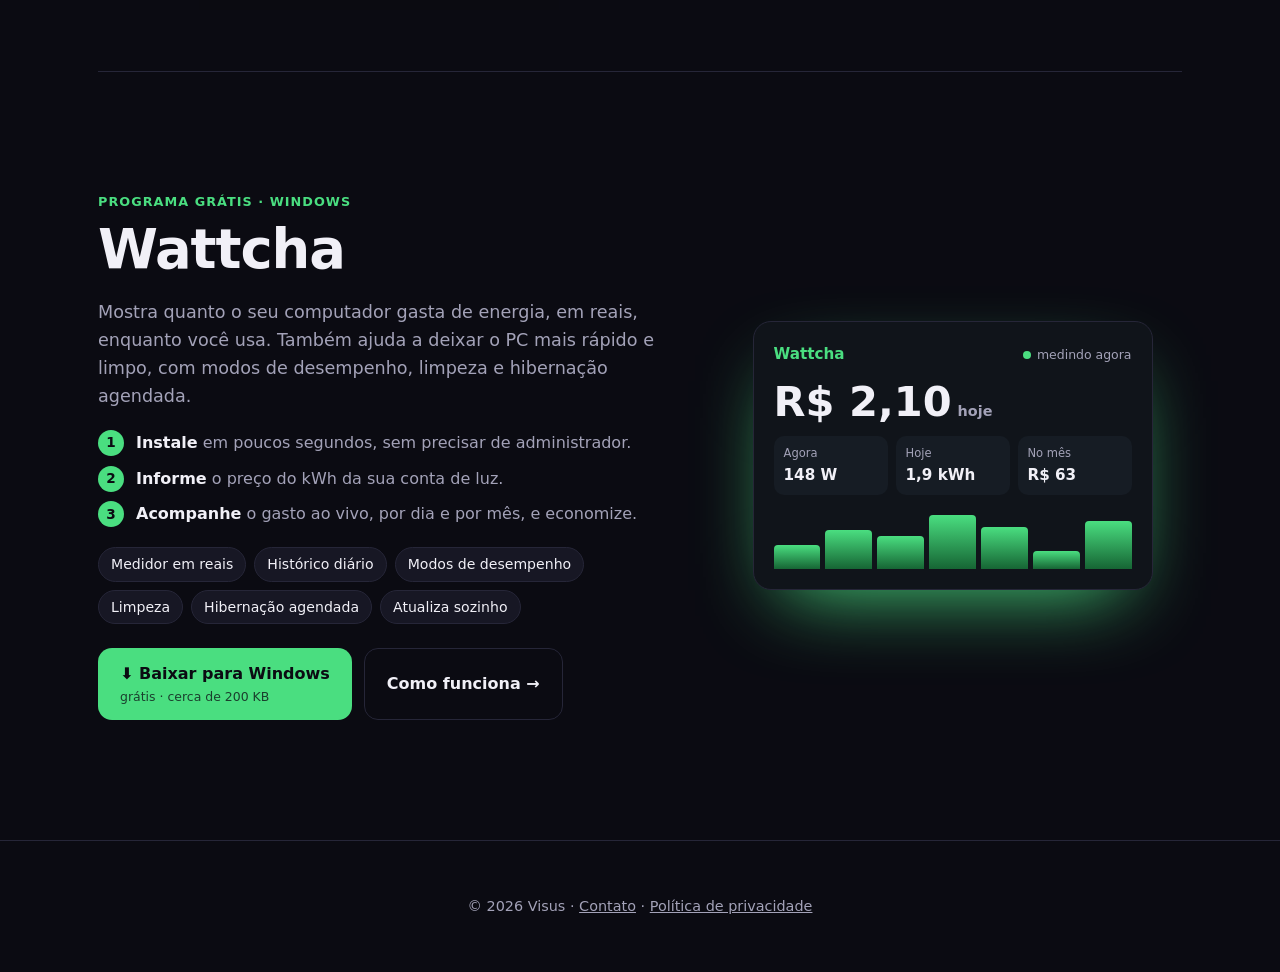
==== commit 49fa3156: "VisusTV: download para Roku TV (5.0) e manual rapido de instalacao e uso Co-Authored-By: Claude Opus" ====
--- a/index.html
+++ b/index.html
@@ -57,9 +57,38 @@
     <div class="acoes">
       <a class="btn" href="download/VisusTV.apk" download>⬇ Android / TV Box <small>APK · versão 1.0.3 · 56 MB</small></a>
       <a class="btn sec" href="https://github.com/gahbruxxo-beep/seraph-clipper-site/releases/download/visustv-pc-1.0.4/VisusTV-PC-1.0.4.zip">⬇ Windows <small>ZIP · versão 1.0.4 · 172 MB</small></a>
-    </div>
-    <p class="nota">Android: ao instalar, autorize a instalação de apps desta fonte quando o sistema solicitar.
-      Windows: extraia o arquivo ZIP e execute o VisusTV.</p>
+      <a class="btn sec" href="download/VisusTV-Roku-5.0.zip" download>⬇ Roku TV <small>ZIP · versão 5.0 · 263 KB</small></a>
+    </div>
+    <details class="manual">
+      <summary>📖 Manual rápido: como instalar e usar</summary>
+      <h4>Android / TV Box</h4>
+      <ol>
+        <li>Baixe o APK no próprio aparelho (no TV Box, pelo navegador, ou com o app Downloader).</li>
+        <li>Abra o arquivo. Se aparecer um aviso, toque em <b>Configurações</b> e autorize a instalação de apps desta fonte.</li>
+        <li>Toque em <b>Instalar</b> e depois em <b>Abrir</b>. As próximas versões se instalam sozinhas.</li>
+      </ol>
+      <h4>Windows</h4>
+      <ol>
+        <li>Baixe o ZIP, clique com o botão direito nele e escolha <b>Extrair tudo</b>.</li>
+        <li>Abra a pasta extraída e dê dois cliques em <b>VisusTV</b>. Se o Windows avisar, clique em <b>Mais informações</b> e depois em <b>Executar assim mesmo</b>.</li>
+      </ol>
+      <h4>Roku TV</h4>
+      <ol>
+        <li>Baixe o ZIP no computador (não extraia).</li>
+        <li>No controle da Roku, aperte em sequência: <b>Início 3×, Cima 2×, Direita, Esquerda, Direita, Esquerda, Direita</b>. Abre a tela do modo desenvolvedor.</li>
+        <li>Anote o endereço IP que aparece, ative o instalador e crie uma senha (a TV reinicia).</li>
+        <li>No computador, na mesma rede Wi-Fi, abra <b>http://</b> + o IP da TV no navegador e entre com o usuário <b>rokudev</b> e a senha criada.</li>
+        <li>Em <b>Upload</b>, escolha o ZIP e clique em <b>Install</b>. O app abre na hora e fica na tela inicial.</li>
+      </ol>
+      <h4>Primeiro uso</h4>
+      <ol>
+        <li>Na primeira abertura, escolha como entrar: <b>Servidor, usuário e senha</b> (acesso Xtream) ou <b>Link M3U</b>. Os dados vêm do seu provedor de IPTV.</li>
+        <li>Espere carregar: canais, guia de programação, filmes e séries ficam organizados sozinhos.</li>
+        <li>Use as setas do controle para navegar, <b>OK</b> para abrir e <b>Voltar</b> para sair. Para favoritar um canal, filme ou série, abra as opções dele (na Roku, botão <b>*</b>).</li>
+        <li>Para trocar de lista ou de provedor, abra <b>Ajustes</b> dentro do app.</li>
+      </ol>
+      <p>O VisusTV é só o player: ele não vende nem fornece canais. Use apenas listas que você tem direito de assistir.</p>
+    </details>
   </div>
   <div class="previa revela" aria-hidden="true">
     <div class="tv">
--- a/inicio.css
+++ b/inicio.css
@@ -171,4 +171,10 @@
 .m-graf{display:flex;align-items:flex-end;gap:5px;height:60px}
 .m-graf i{flex:1;background:linear-gradient(to top,#166534,var(--watt));border-radius:4px 4px 0 0;animation:sobe 2.4s ease-in-out infinite alternate}
 .m-graf i:nth-child(2n){animation-delay:.3s}.m-graf i:nth-child(3n){animation-delay:.6s}
-@keyframes sobe{from{transform:scaleY(.6);transform-origin:bottom}to{transform:scaleY(1);transform-origin:bottom}}+@keyframes sobe{from{transform:scaleY(.6);transform-origin:bottom}to{transform:scaleY(1);transform-origin:bottom}}
+.manual{margin-top:18px;border:1px solid rgba(255,255,255,.12);border-radius:14px;padding:12px 16px;background:rgba(255,255,255,.03)}
+.manual summary{cursor:pointer;font-weight:600;list-style-position:inside}
+.manual h4{margin:16px 0 6px;font-size:.95rem}
+.manual ol{margin:0;padding-left:20px;color:var(--muted);font-size:.9rem;line-height:1.55}
+.manual li{margin:4px 0}
+.manual p{color:var(--muted);font-size:.85rem;margin-top:12px}
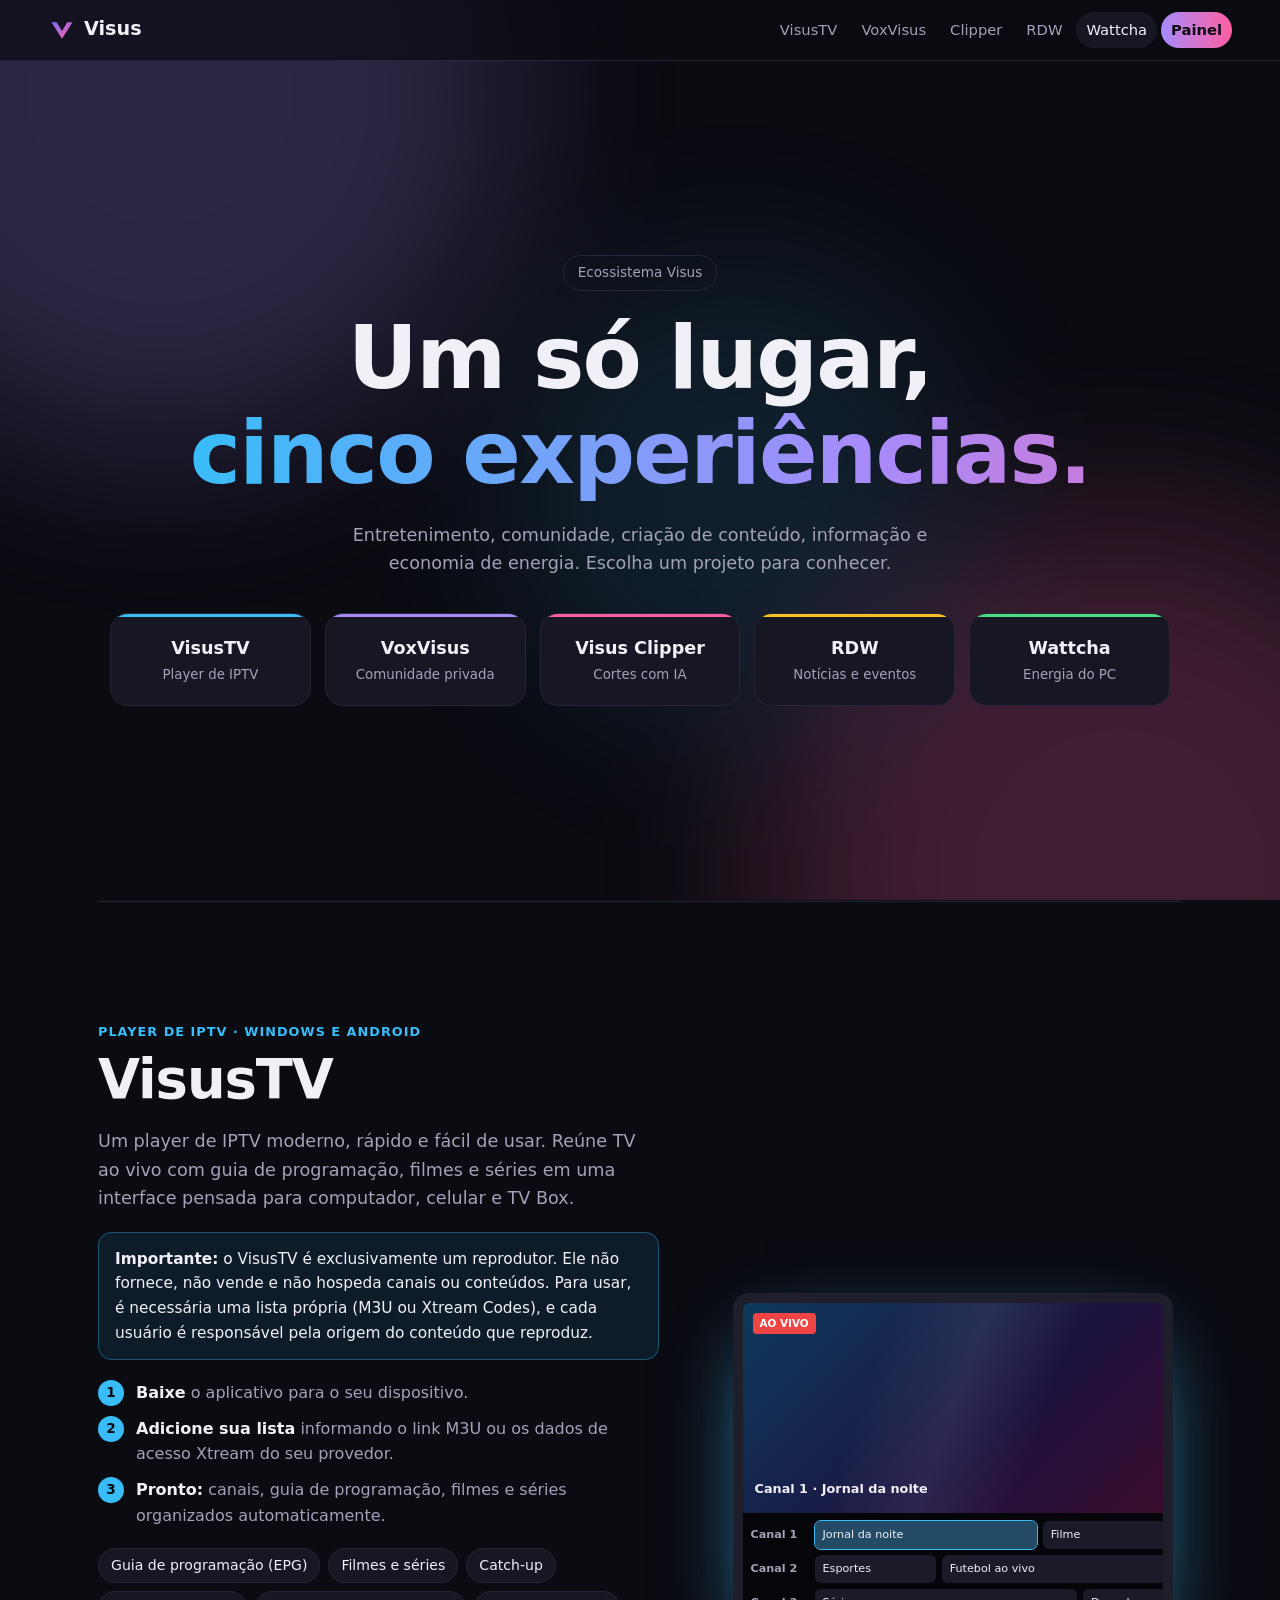
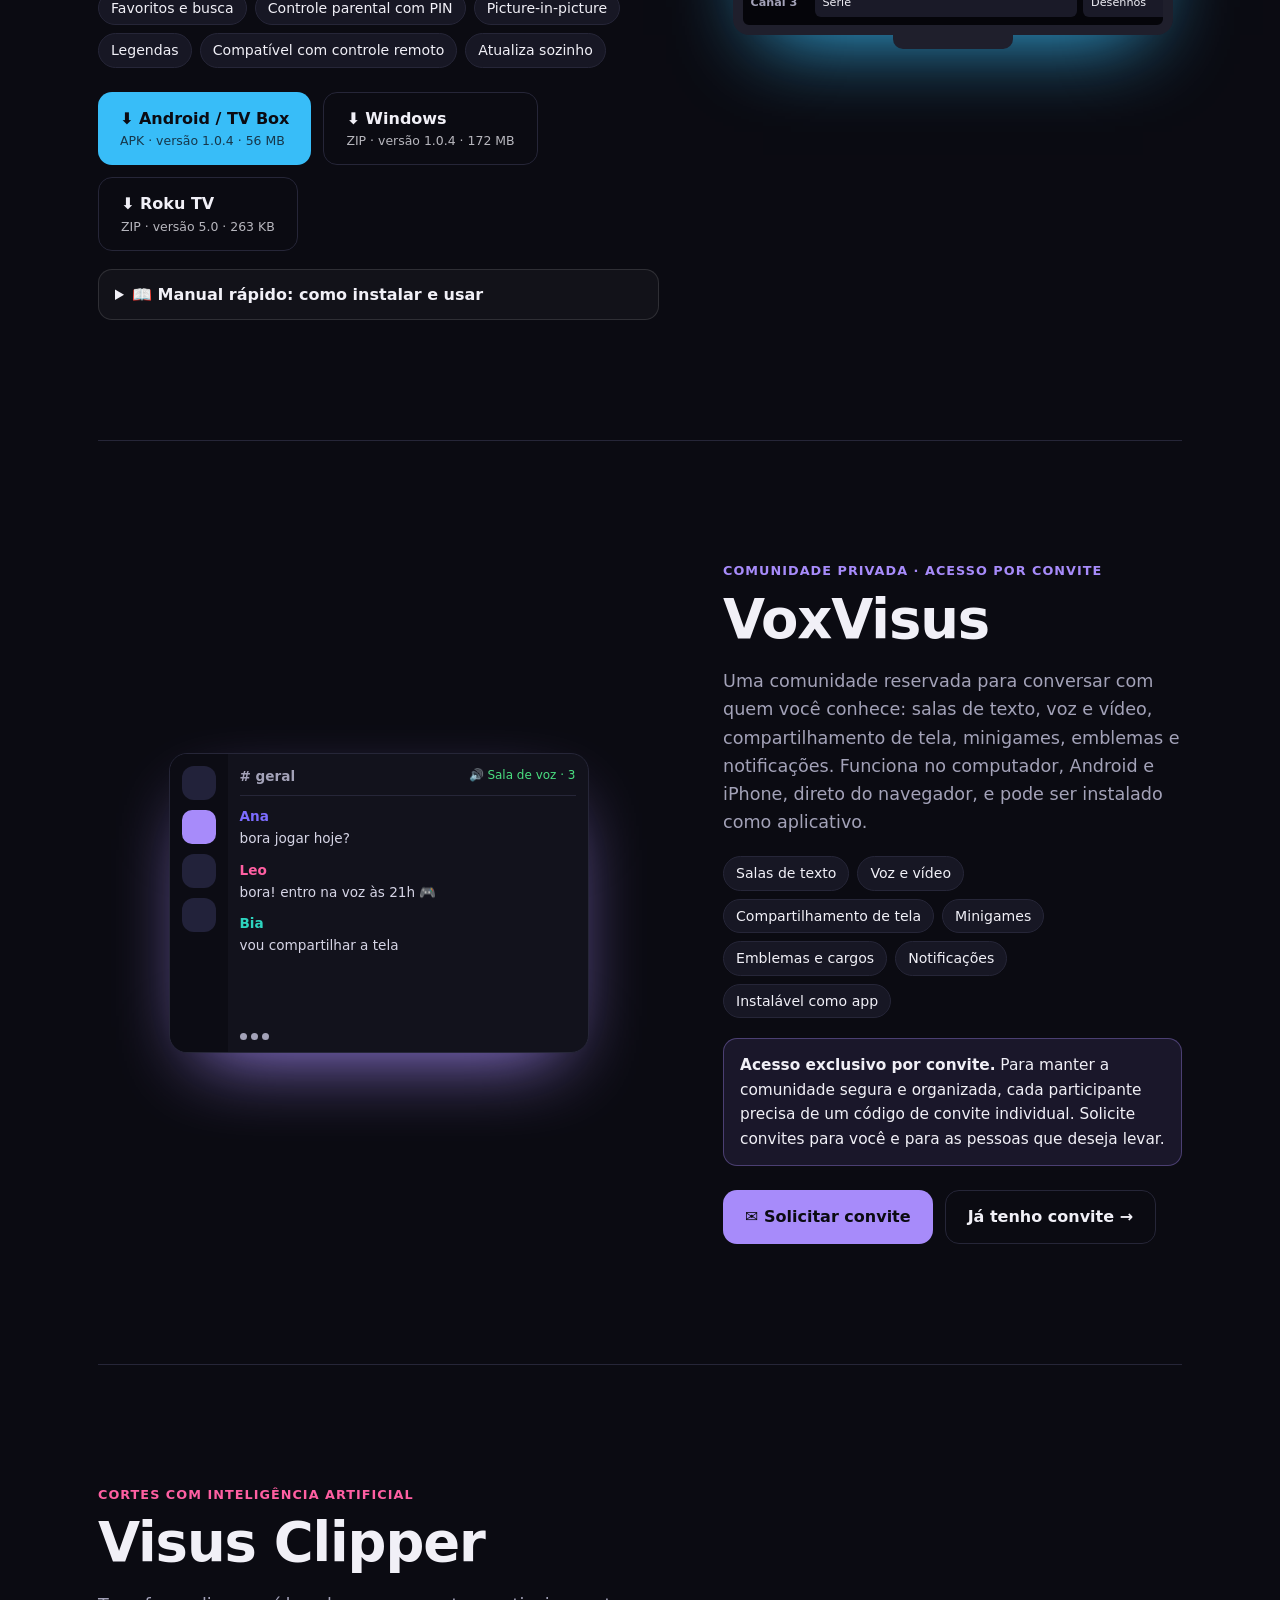
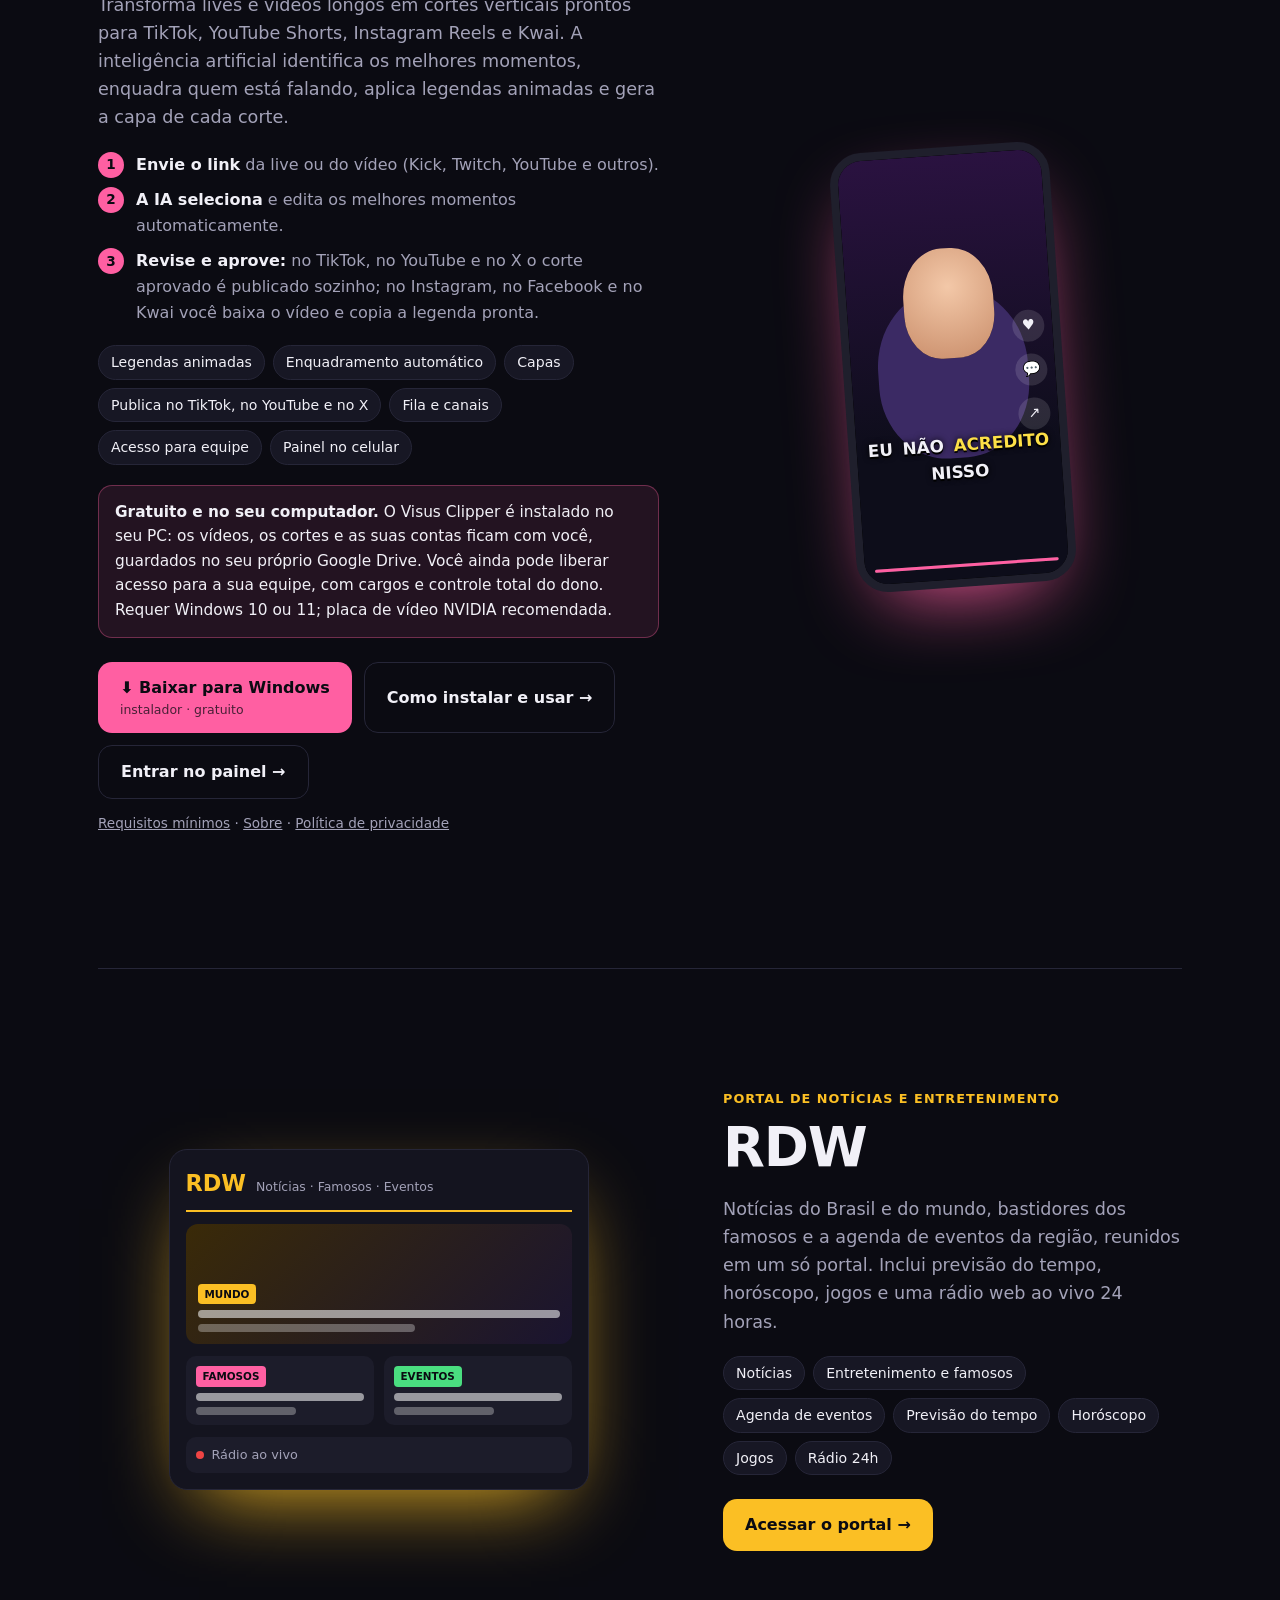
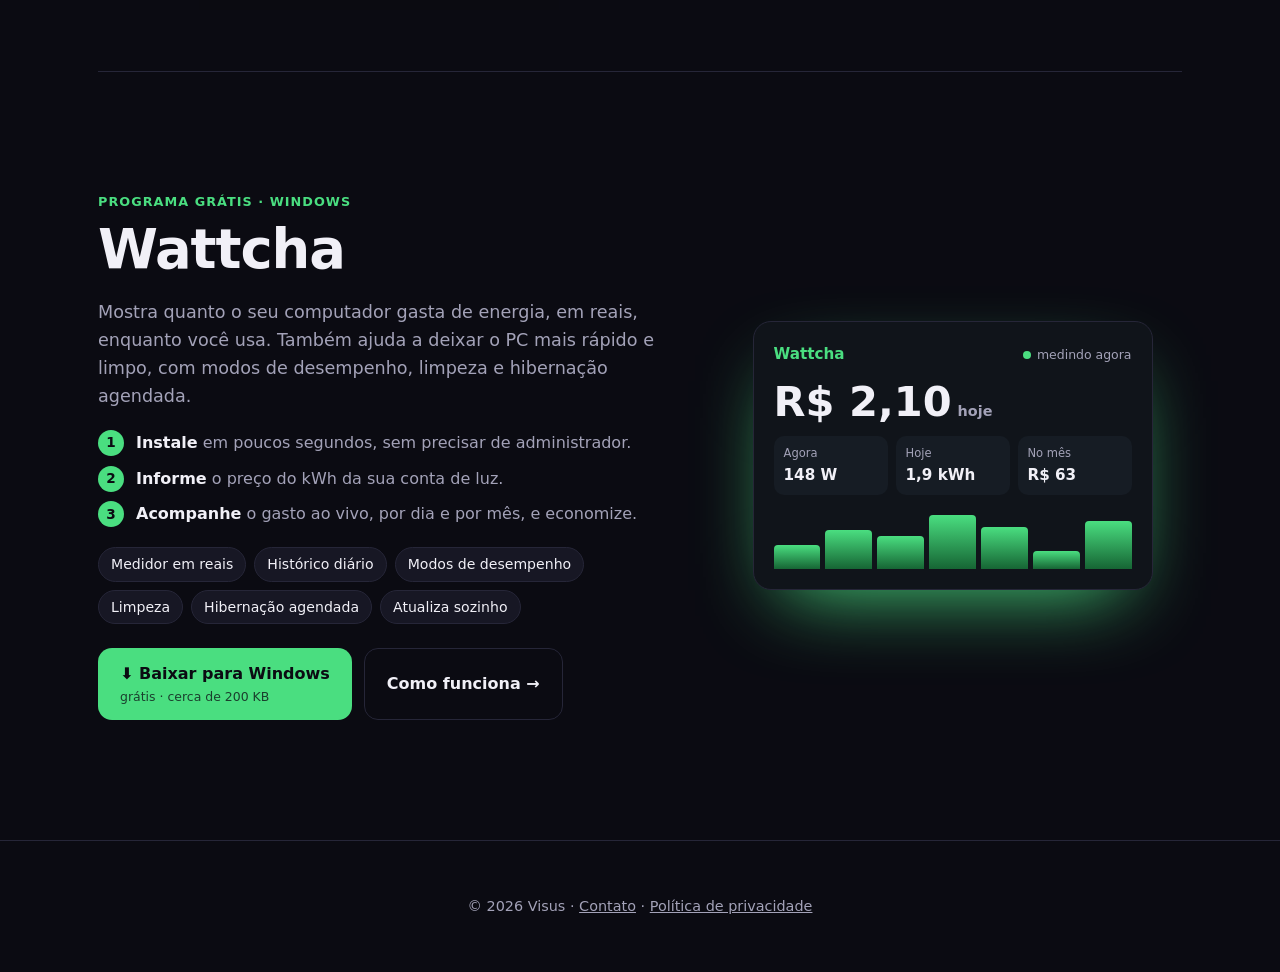
==== commit 4fb837e0: "VisusTV Android 1.0.4: login por link M3U funciona no controle remoto; arquivo da Roku renomeado par" ====
--- a/index.html
+++ b/index.html
@@ -55,9 +55,9 @@
       <li>Controle parental com PIN</li><li>Picture-in-picture</li><li>Legendas</li><li>Compatível com controle remoto</li><li>Atualiza sozinho</li>
     </ul>
     <div class="acoes">
-      <a class="btn" href="download/VisusTV.apk" download>⬇ Android / TV Box <small>APK · versão 1.0.3 · 56 MB</small></a>
+      <a class="btn" href="download/VisusTV.apk" download>⬇ Android / TV Box <small>APK · versão 1.0.4 · 56 MB</small></a>
       <a class="btn sec" href="https://github.com/gahbruxxo-beep/seraph-clipper-site/releases/download/visustv-pc-1.0.4/VisusTV-PC-1.0.4.zip">⬇ Windows <small>ZIP · versão 1.0.4 · 172 MB</small></a>
-      <a class="btn sec" href="download/VisusTV-Roku-5.0.zip" download>⬇ Roku TV <small>ZIP · versão 5.0 · 263 KB</small></a>
+      <a class="btn sec" href="download/RokuVisusTV.zip" download>⬇ Roku TV <small>ZIP · versão 5.0 · 263 KB</small></a>
     </div>
     <details class="manual">
       <summary>📖 Manual rápido: como instalar e usar</summary>
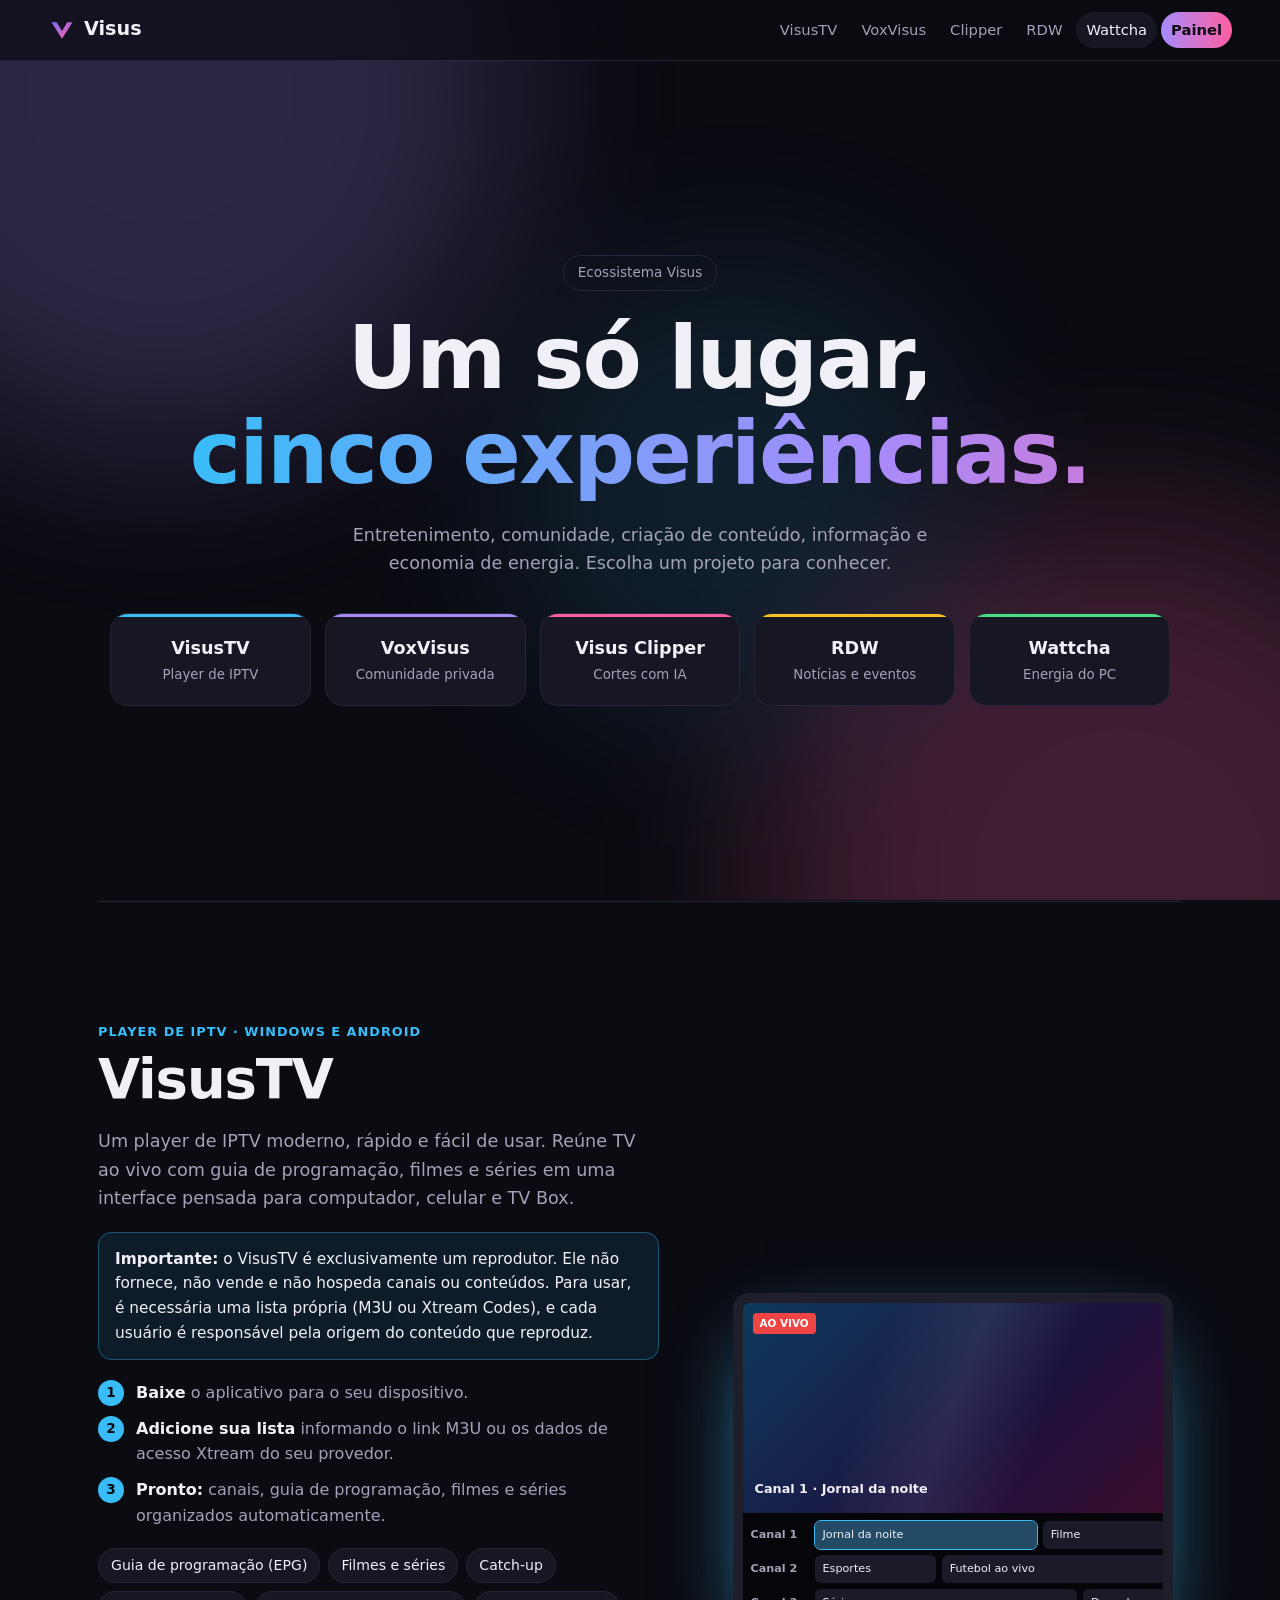
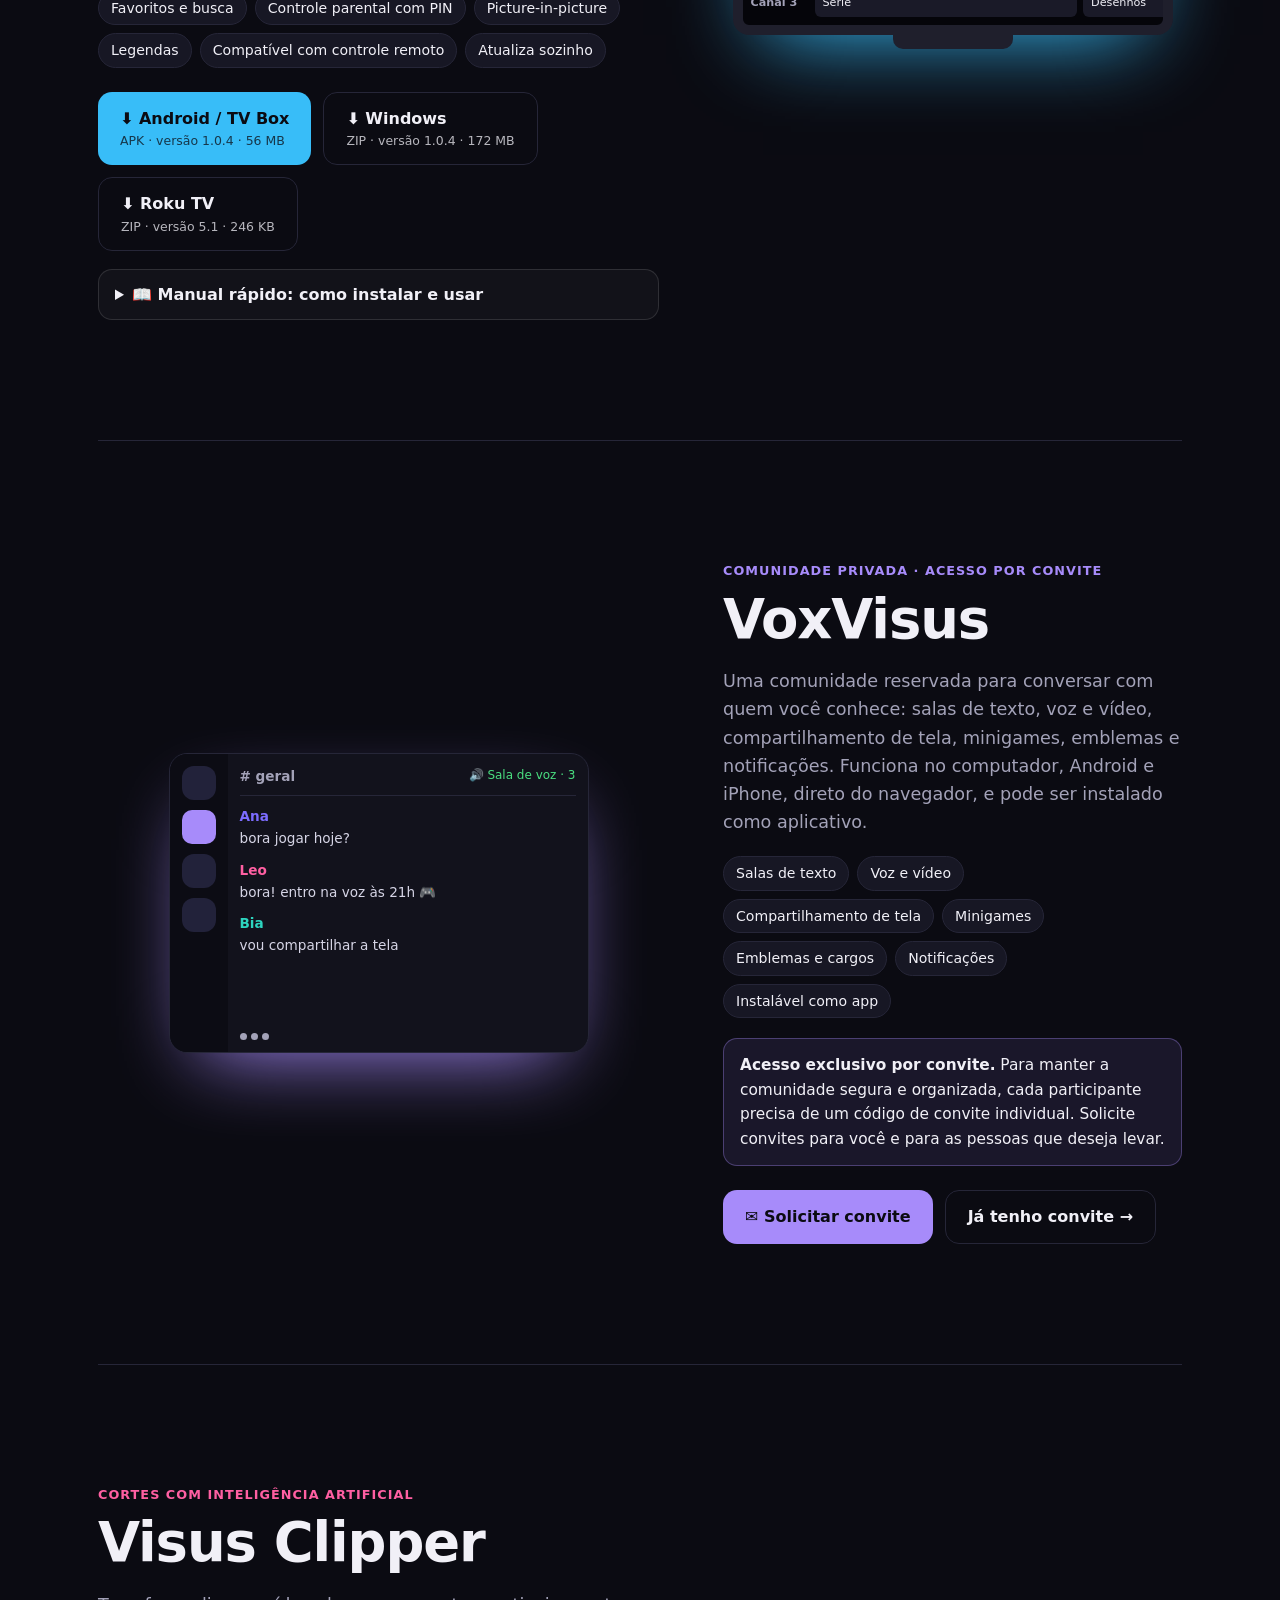
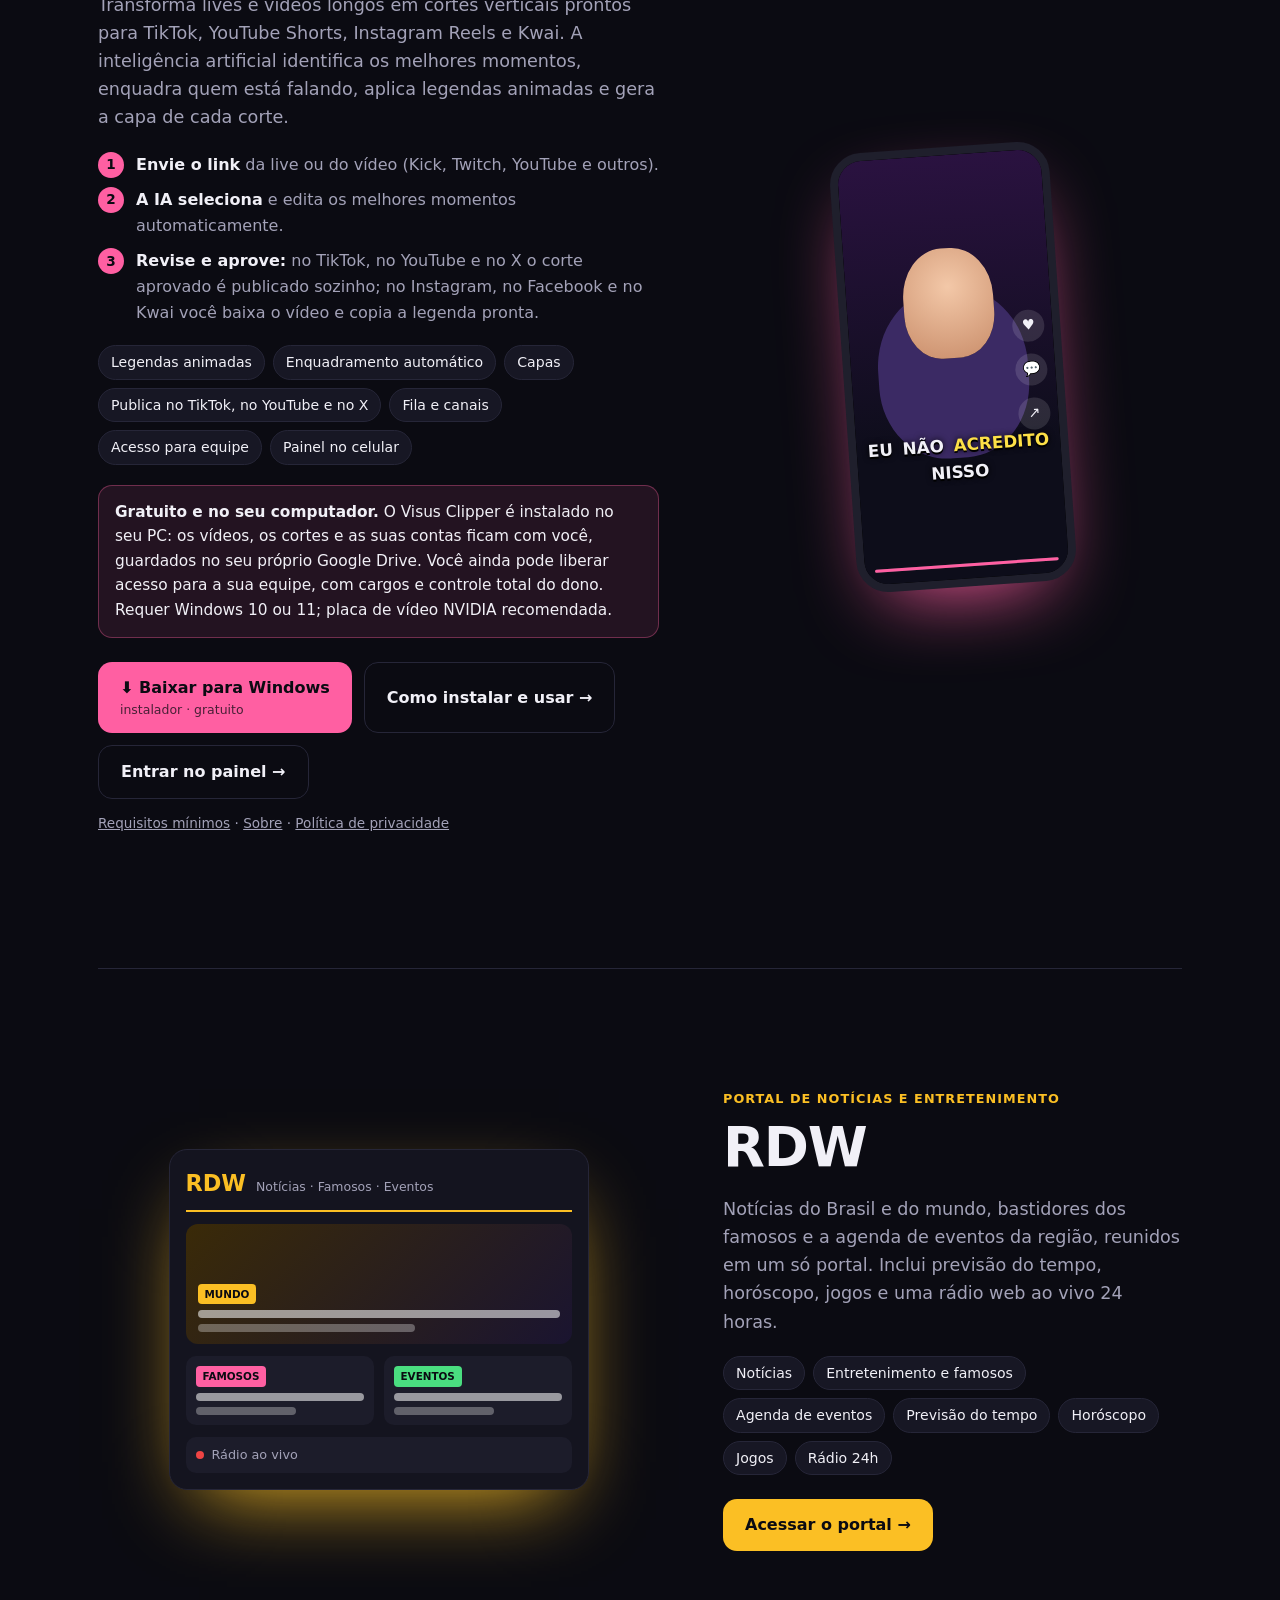
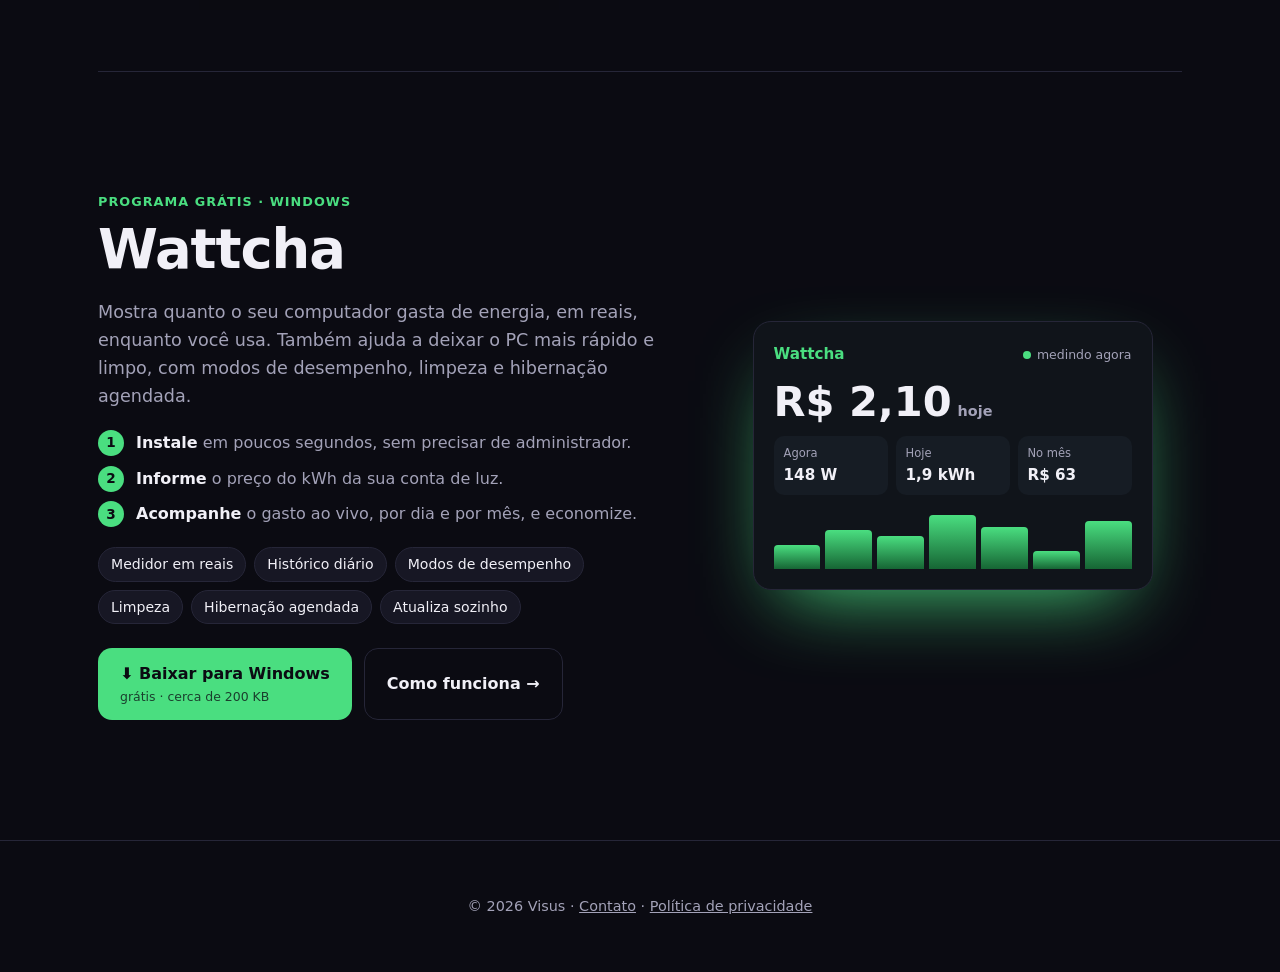
==== commit 824a4cfd: "VisusTV Roku 5.1 no site (exigencias da loja Roku, demonstracao, nome VisusTV) Co-Authored-By: Claud" ====
--- a/index.html
+++ b/index.html
@@ -57,7 +57,7 @@
     <div class="acoes">
       <a class="btn" href="download/VisusTV.apk" download>⬇ Android / TV Box <small>APK · versão 1.0.4 · 56 MB</small></a>
       <a class="btn sec" href="https://github.com/gahbruxxo-beep/seraph-clipper-site/releases/download/visustv-pc-1.0.4/VisusTV-PC-1.0.4.zip">⬇ Windows <small>ZIP · versão 1.0.4 · 172 MB</small></a>
-      <a class="btn sec" href="download/RokuVisusTV.zip" download>⬇ Roku TV <small>ZIP · versão 5.0 · 263 KB</small></a>
+      <a class="btn sec" href="download/RokuVisusTV.zip" download>⬇ Roku TV <small>ZIP · versão 5.1 · 246 KB</small></a>
     </div>
     <details class="manual">
       <summary>📖 Manual rápido: como instalar e usar</summary>
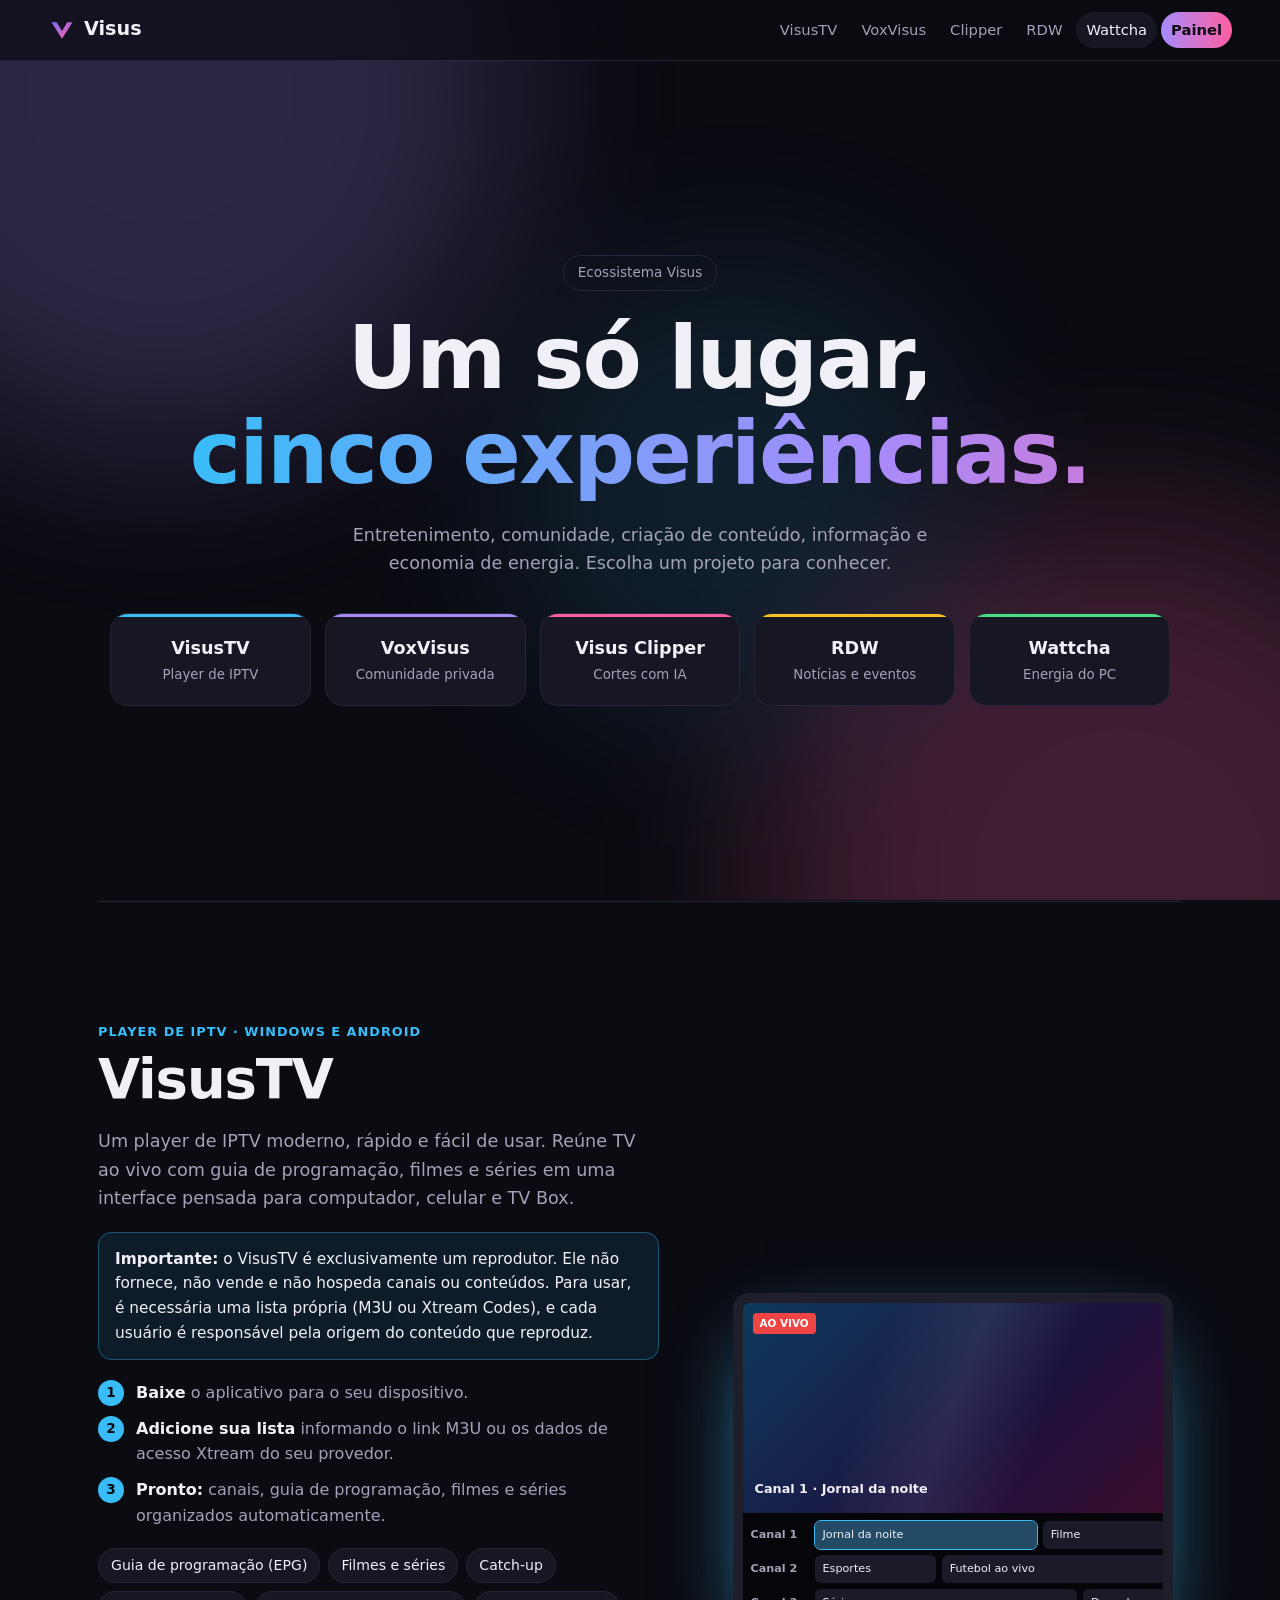
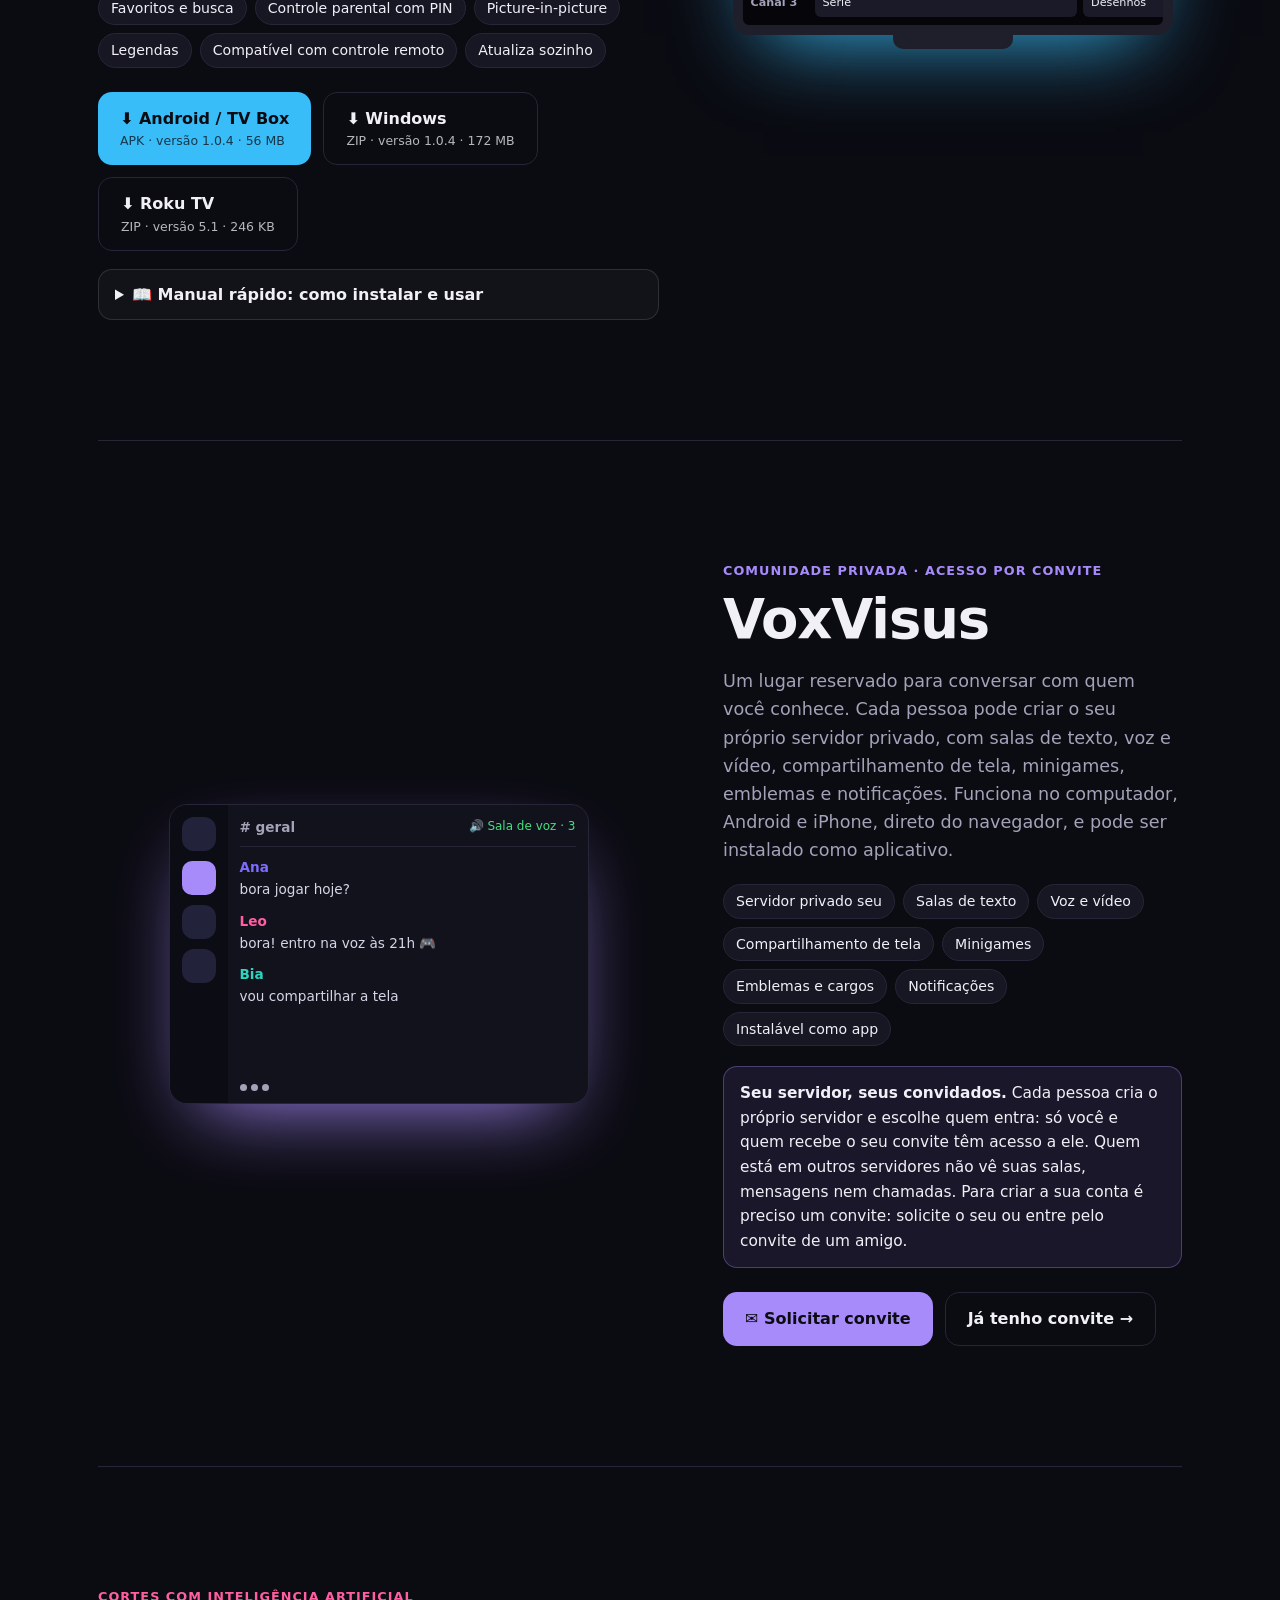
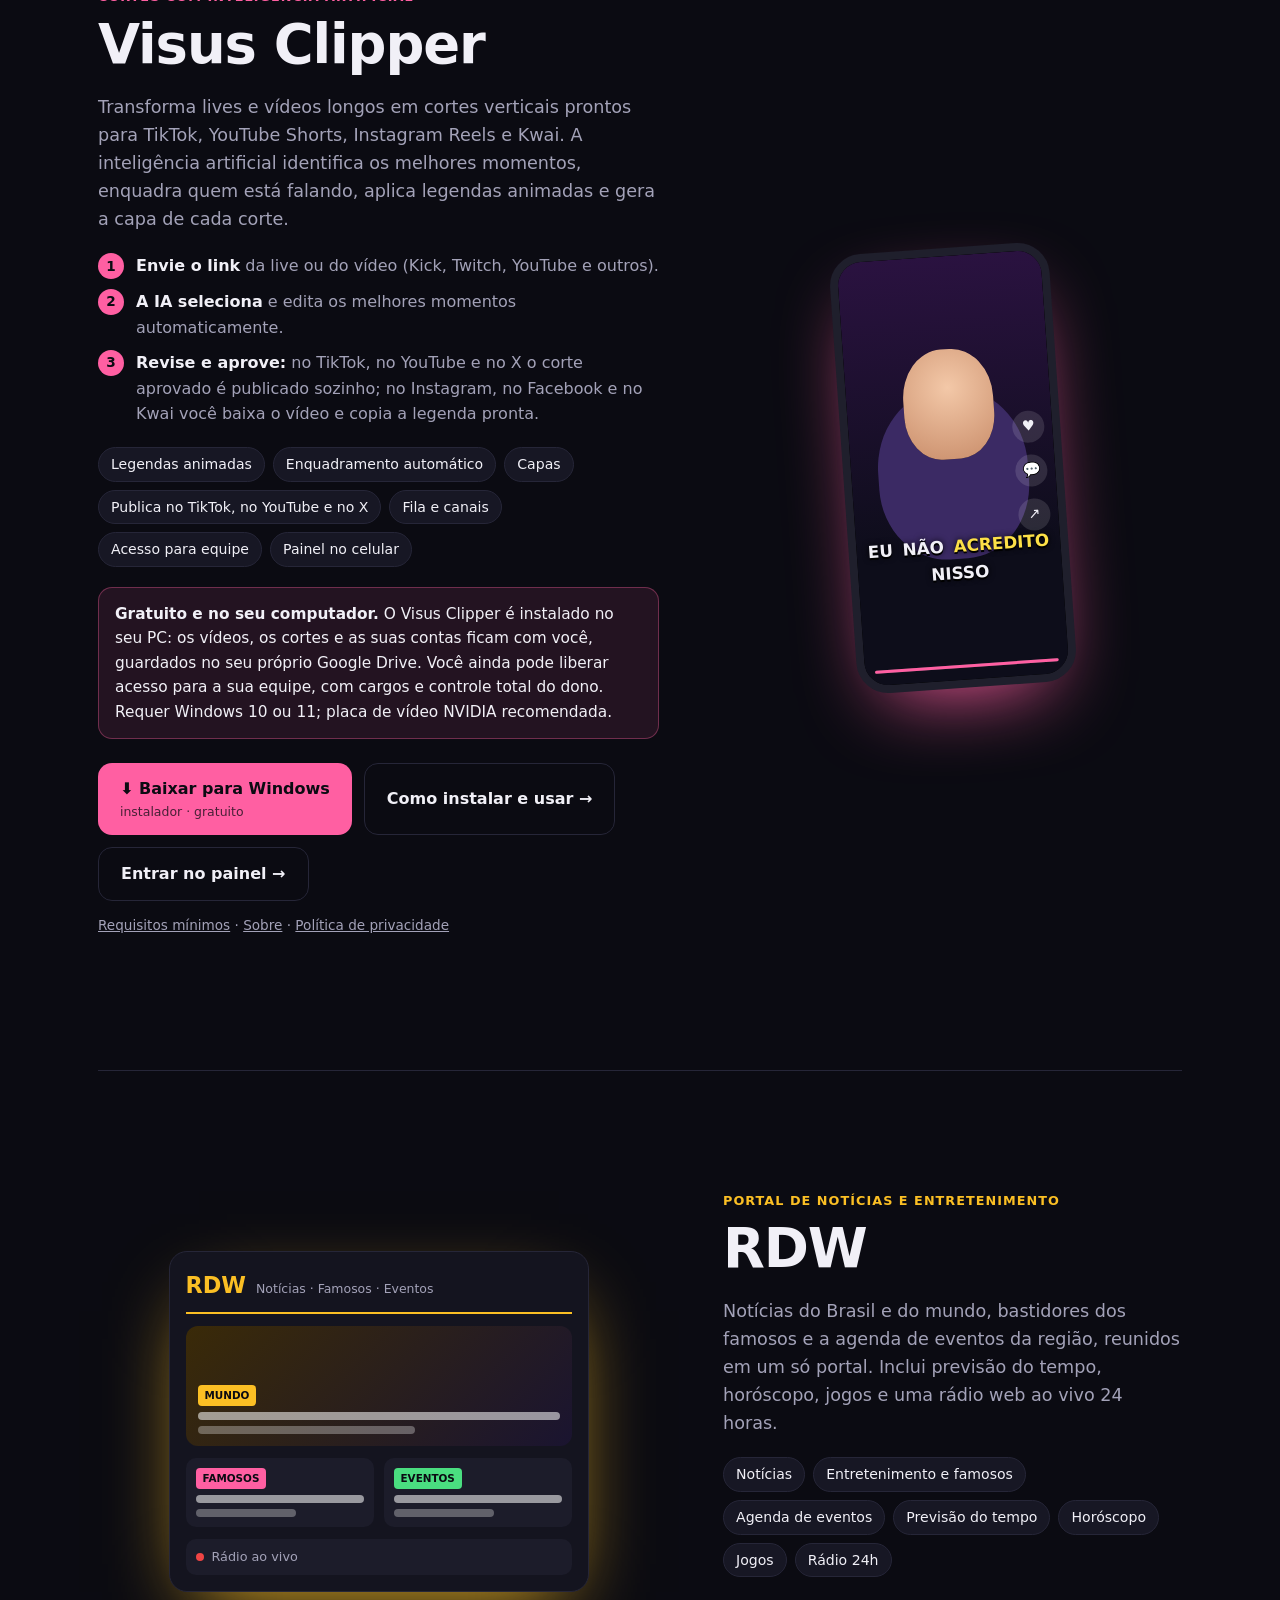
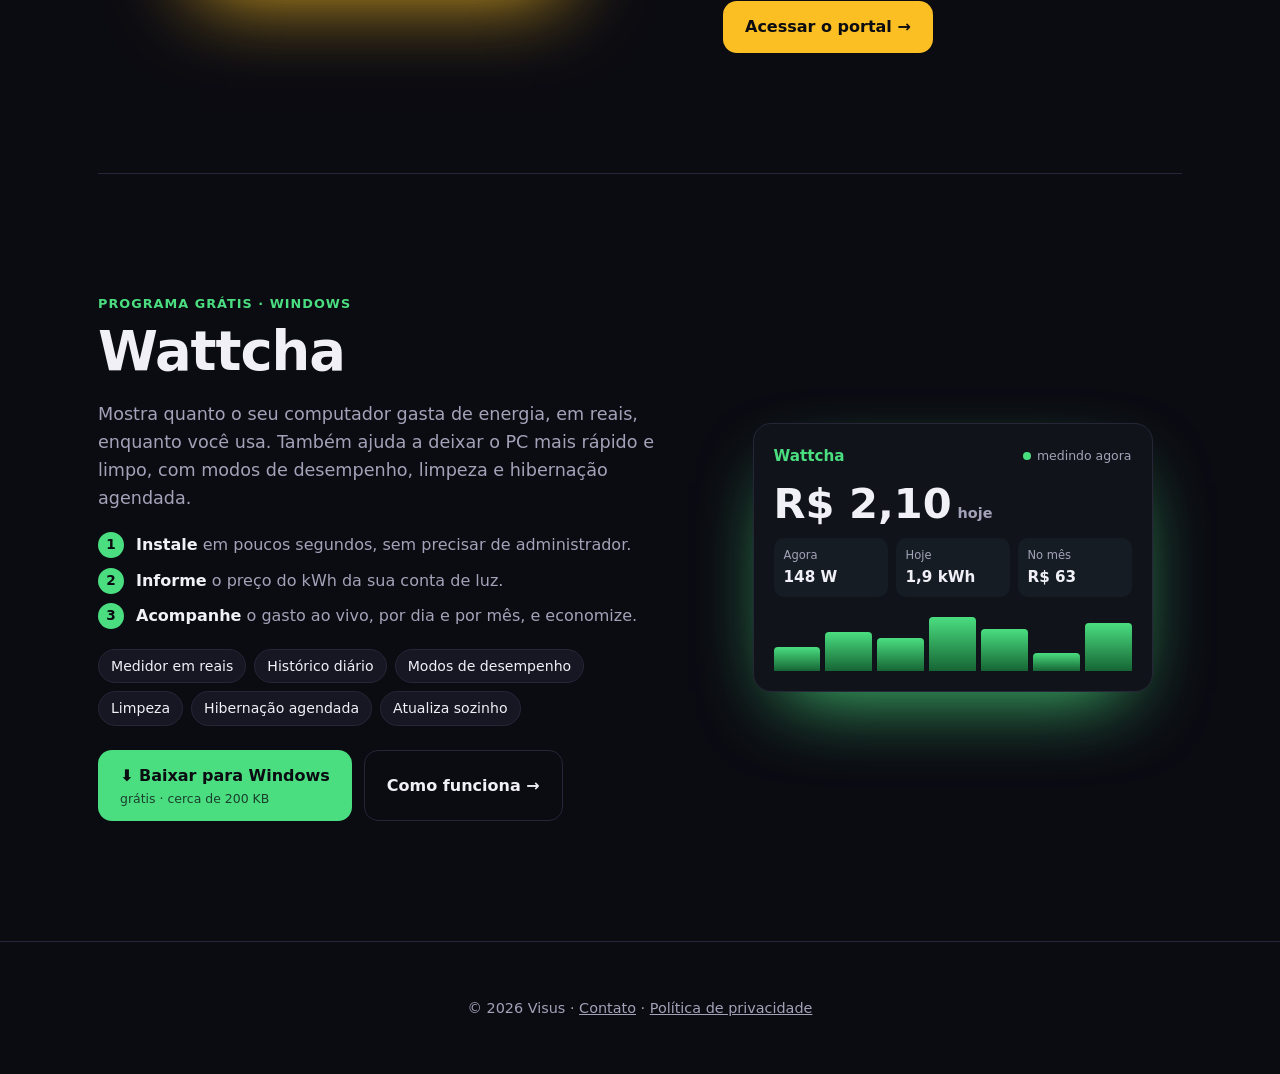
==== commit 558979a5: "VoxVisus: explicar servidores privados no site Co-Authored-By: Claude Opus 5.5 <noreply@anthropic.co" ====
--- a/index.html
+++ b/index.html
@@ -110,16 +110,18 @@
   <div class="texto revela">
     <p class="tag">Comunidade privada · acesso por convite</p>
     <h2>VoxVisus</h2>
-    <p class="lead">Uma comunidade reservada para conversar com quem você conhece: salas de texto, voz e vídeo,
-      compartilhamento de tela, minigames, emblemas e notificações. Funciona no computador, Android e iPhone,
+    <p class="lead">Um lugar reservado para conversar com quem você conhece. Cada pessoa pode criar o seu próprio
+      servidor privado, com salas de texto, voz e vídeo, compartilhamento de tela, minigames, emblemas e
+      notificações. Funciona no computador, Android e iPhone,
       direto do navegador, e pode ser instalado como aplicativo.</p>
     <ul class="recursos">
-      <li>Salas de texto</li><li>Voz e vídeo</li><li>Compartilhamento de tela</li><li>Minigames</li>
+      <li>Servidor privado seu</li><li>Salas de texto</li><li>Voz e vídeo</li><li>Compartilhamento de tela</li><li>Minigames</li>
       <li>Emblemas e cargos</li><li>Notificações</li><li>Instalável como app</li>
     </ul>
-    <div class="aviso"><strong>Acesso exclusivo por convite.</strong> Para manter a comunidade segura e
-      organizada, cada participante precisa de um código de convite individual. Solicite convites para você
-      e para as pessoas que deseja levar.</div>
+    <div class="aviso"><strong>Seu servidor, seus convidados.</strong> Cada pessoa cria o próprio servidor e
+      escolhe quem entra: só você e quem recebe o seu convite têm acesso a ele. Quem está em outros servidores
+      não vê suas salas, mensagens nem chamadas. Para criar a sua conta é preciso um convite: solicite o seu
+      ou entre pelo convite de um amigo.</div>
     <div class="acoes">
       <a class="btn" href="mailto:visusclips@visusclipper.online?subject=Solicita%C3%A7%C3%A3o%20de%20convite%20-%20VoxVisus&body=Ol%C3%A1!%20Gostaria%20de%20solicitar%20acesso%20ao%20VoxVisus.%0A%0ANome%3A%20%0AComo%20conheceu%20o%20projeto%3A%20%0AQuantidade%20de%20convites%20(incluindo%20voc%C3%AA)%3A%20">✉ Solicitar convite</a>
       <a class="btn sec" href="https://voxvisus.duckdns.org:8443/" target="_blank" rel="noopener">Já tenho convite →</a>
@@ -241,5 +243,6 @@
   <p>© 2026 Visus · <a href="mailto:visusclips@visusclipper.online">Contato</a> · <a href="privacidade.html">Política de privacidade</a></p>
 </footer>
 <script src="inicio.js"></script>
+<script src="contador.js" defer></script>
 </body>
 </html>
